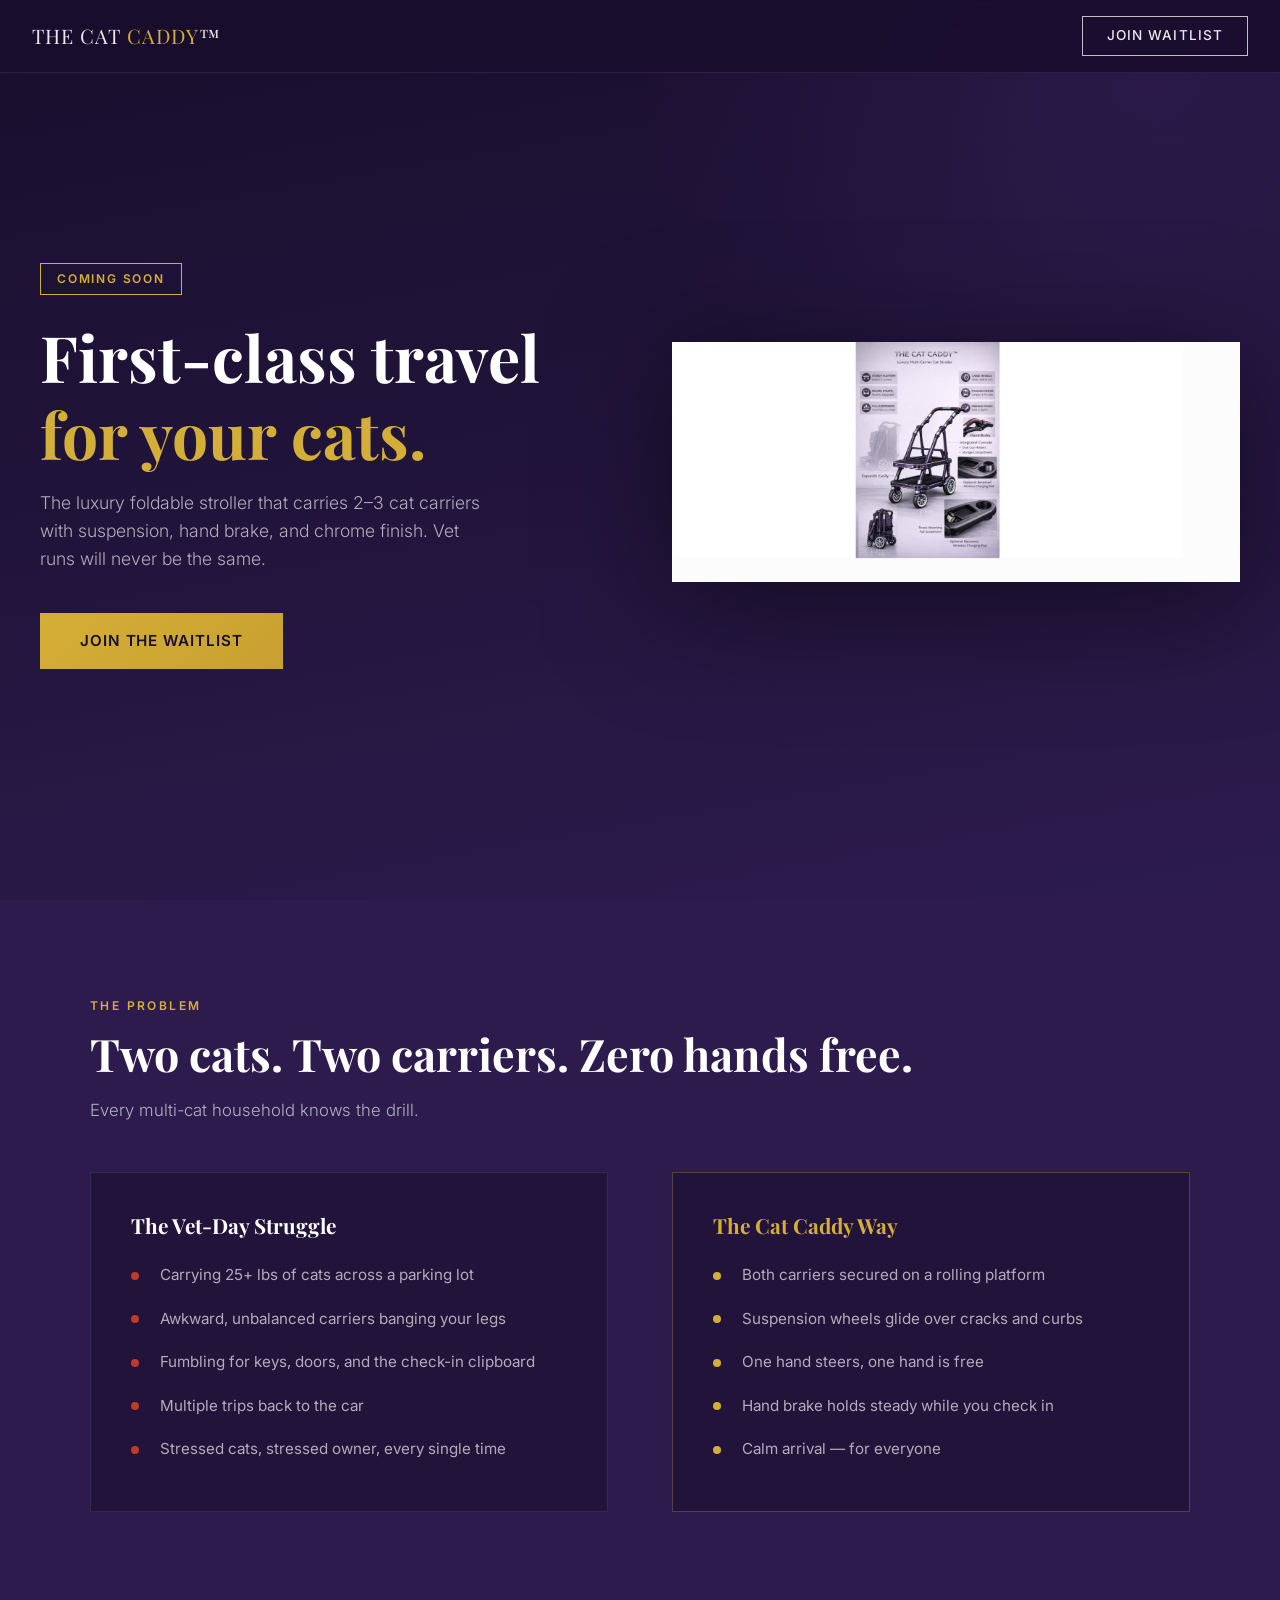
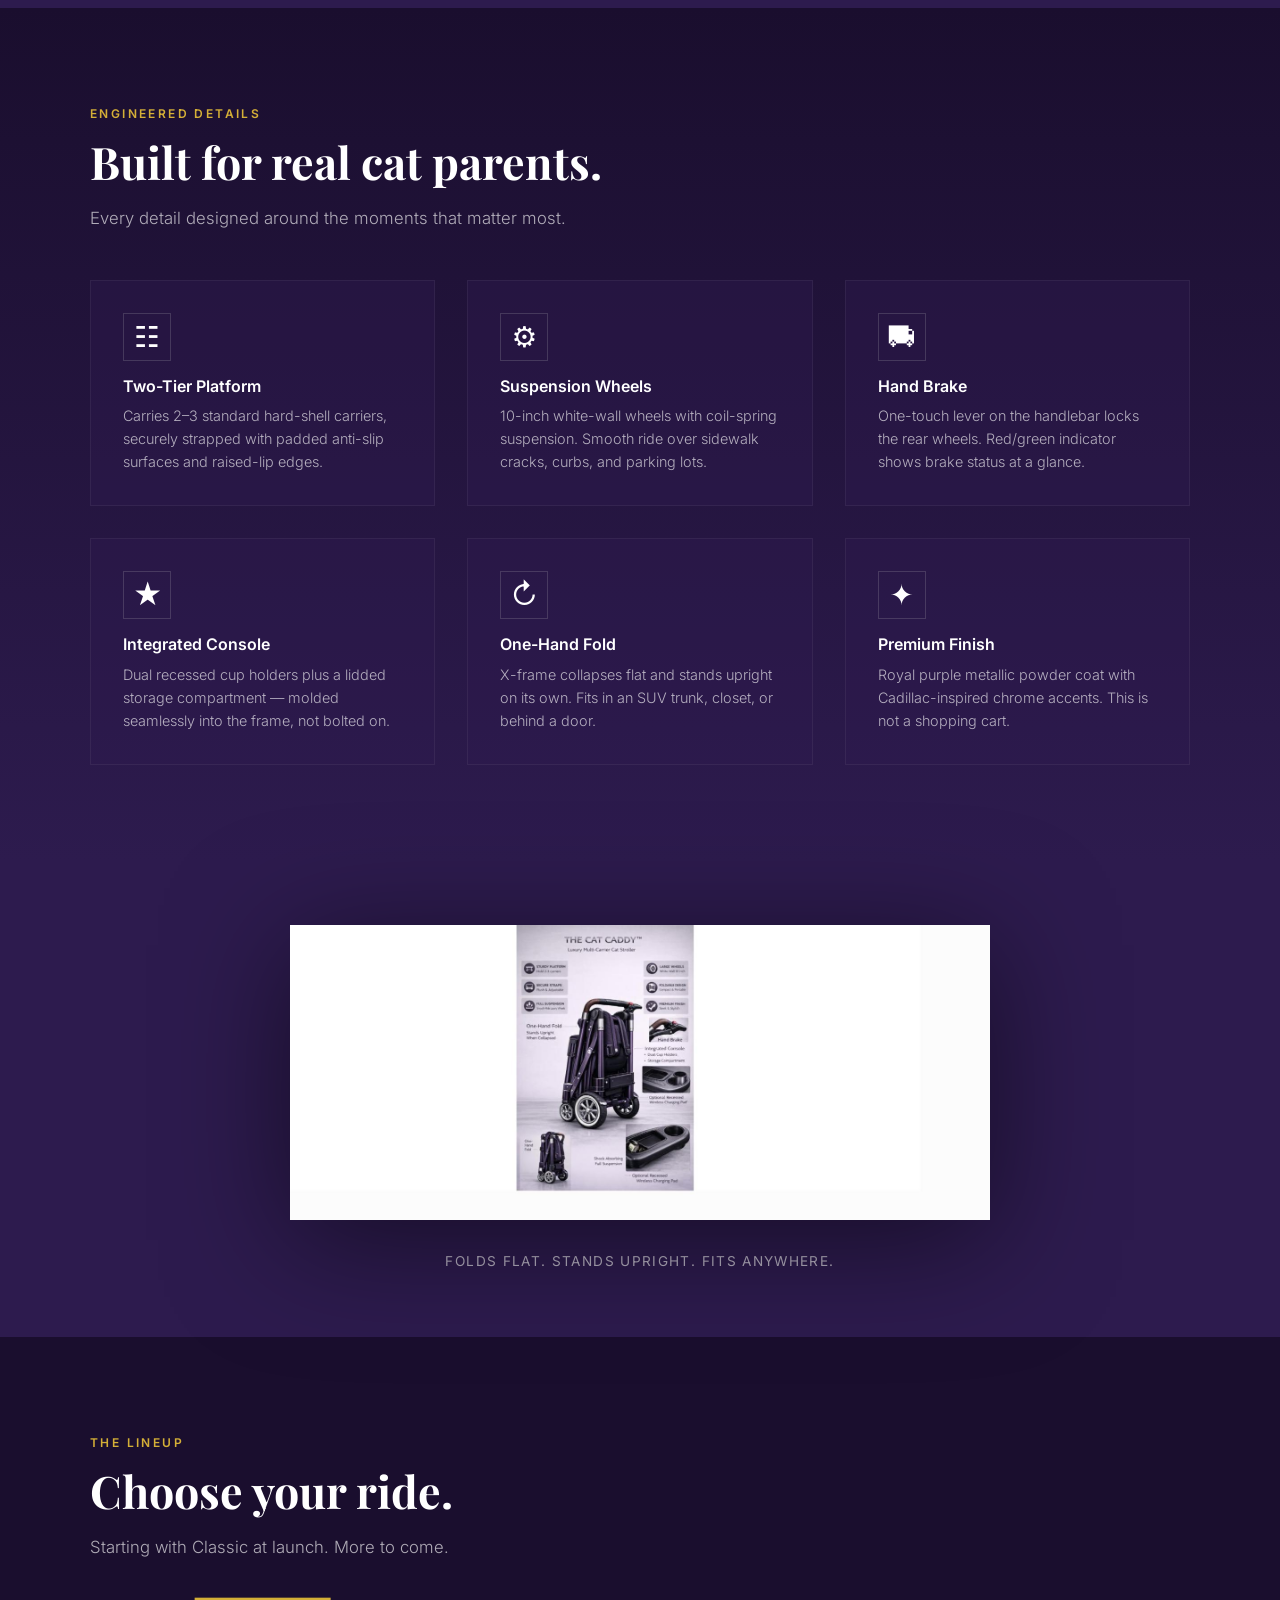
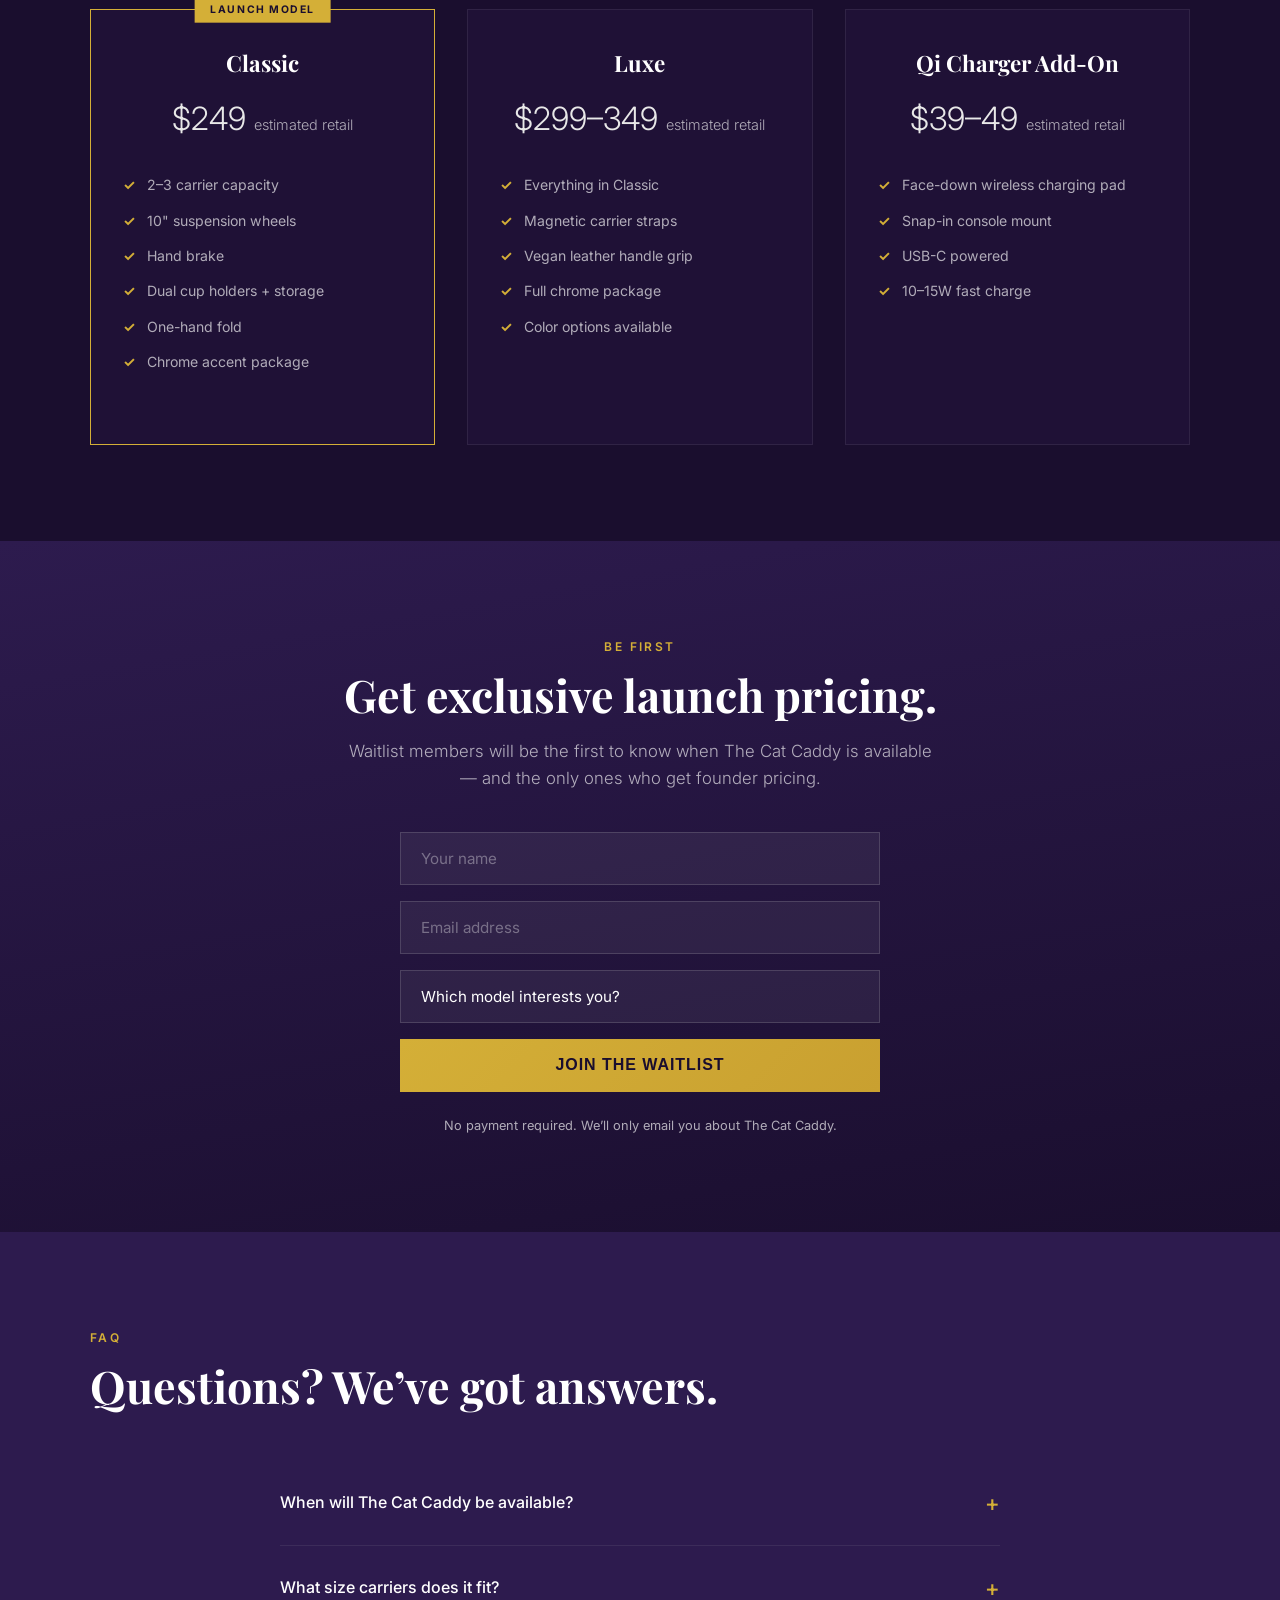
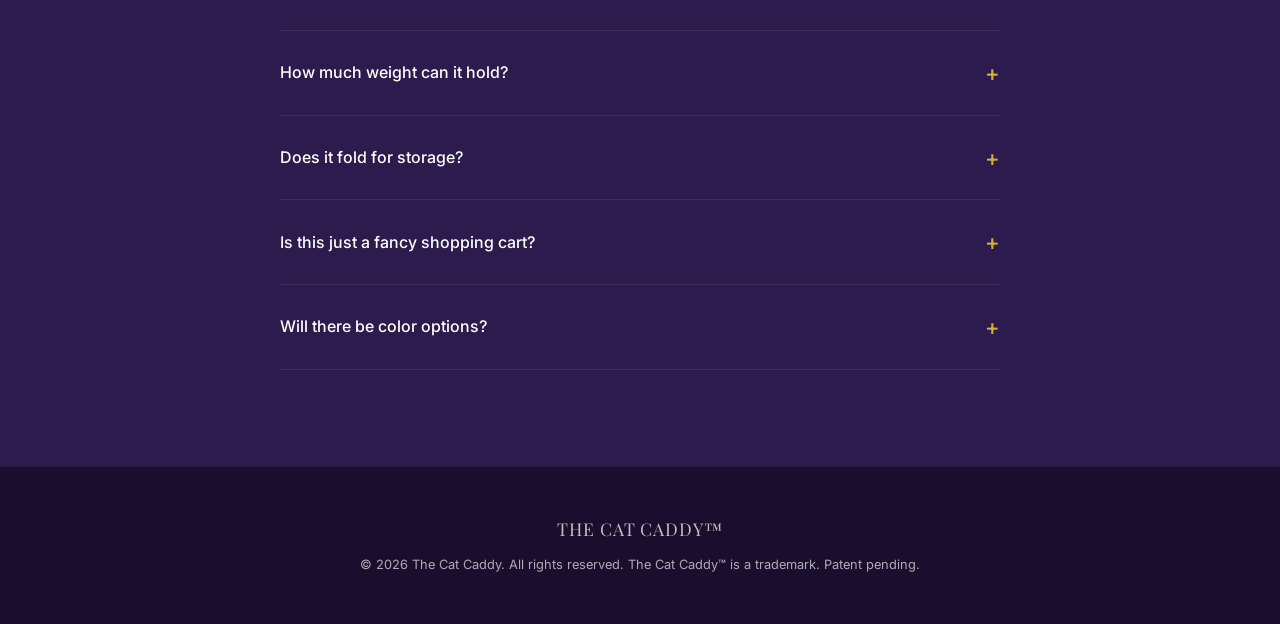
==== index.html @ ee973b50 "Launch pre-launch waitlist site for The Cat Caddy Static single-page site: hero, problem/solution, f" ====
<!DOCTYPE html>
<html lang="en">
<head>
<meta charset="UTF-8">
<meta name="viewport" content="width=device-width, initial-scale=1.0">
<title>The Cat Caddy&trade; &mdash; Luxury Multi-Carrier Cat Stroller</title>
<meta name="description" content="First-class travel for your cats. The Cat Caddy is a luxury foldable stroller that carries 2-3 cat carriers with suspension wheels, hand brake, and premium chrome finish. Join the waitlist.">
<meta property="og:title" content="The Cat Caddy&trade; &mdash; Luxury Multi-Carrier Cat Stroller">
<meta property="og:description" content="First-class travel for your cats. Join the waitlist for the ultimate multi-carrier cat stroller.">
<meta property="og:image" content="https://catcady.com/renders/cat-caddy-expanded-concept.jpg">
<meta property="og:url" content="https://catcady.com">
<meta property="og:type" content="website">
<meta name="twitter:card" content="summary_large_image">
<link rel="preconnect" href="https://fonts.googleapis.com">
<link rel="preconnect" href="https://fonts.gstatic.com" crossorigin>
<link href="https://fonts.googleapis.com/css2?family=Playfair+Display:wght@400;700&family=Inter:wght@300;400;500;600&display=swap" rel="stylesheet">
<style>
*,*::before,*::after{box-sizing:border-box;margin:0;padding:0}
:root{
  --purple-deep:#1a0e2e;
  --purple-mid:#2d1b4e;
  --purple-light:#4a2d7a;
  --chrome:#c0c0c0;
  --chrome-light:#e8e8e8;
  --gold:#d4af37;
  --white:#ffffff;
  --off-white:#f5f3f7;
  --text-muted:rgba(255,255,255,0.65);
}
html{scroll-behavior:smooth}
body{
  font-family:'Inter',system-ui,-apple-system,sans-serif;
  background:var(--purple-deep);
  color:var(--white);
  line-height:1.6;
  -webkit-font-smoothing:antialiased;
}
h1,h2,h3{font-family:'Playfair Display',Georgia,serif;font-weight:700;line-height:1.2}

/* NAV */
.nav{
  position:fixed;top:0;left:0;right:0;z-index:100;
  padding:1rem 2rem;
  background:rgba(26,14,46,0.92);
  backdrop-filter:blur(12px);
  display:flex;align-items:center;justify-content:space-between;
  border-bottom:1px solid rgba(192,192,192,0.1);
}
.nav-logo{
  font-family:'Playfair Display',serif;
  font-size:1.25rem;letter-spacing:0.05em;color:var(--chrome-light);
}
.nav-logo span{color:var(--gold)}
.nav-cta{
  padding:0.5rem 1.5rem;
  background:transparent;border:1px solid var(--chrome);
  color:var(--chrome-light);font-size:0.85rem;font-weight:500;
  letter-spacing:0.08em;text-transform:uppercase;
  text-decoration:none;transition:all 0.3s;
}
.nav-cta:hover{background:var(--chrome);color:var(--purple-deep)}

/* HERO */
.hero{
  min-height:100vh;
  display:flex;align-items:center;justify-content:center;
  padding:6rem 2rem 4rem;
  background:linear-gradient(170deg,var(--purple-deep) 0%,#1f1338 40%,var(--purple-mid) 100%);
  position:relative;overflow:hidden;
}
.hero::before{
  content:'';position:absolute;top:-50%;right:-30%;
  width:80vw;height:80vw;
  background:radial-gradient(circle,rgba(74,45,122,0.3) 0%,transparent 70%);
  pointer-events:none;
}
.hero-inner{
  max-width:1200px;width:100%;
  display:grid;grid-template-columns:1fr 1fr;gap:4rem;align-items:center;
  position:relative;z-index:1;
}
.hero-text{max-width:540px}
.hero-badge{
  display:inline-block;
  padding:0.35rem 1rem;margin-bottom:1.5rem;
  border:1px solid var(--gold);color:var(--gold);
  font-size:0.75rem;font-weight:600;letter-spacing:0.15em;text-transform:uppercase;
}
.hero h1{font-size:clamp(2.5rem,5vw,4rem);margin-bottom:1rem}
.hero h1 em{font-style:normal;color:var(--gold)}
.hero-sub{
  font-size:1.1rem;color:var(--text-muted);
  margin-bottom:2.5rem;max-width:440px;font-weight:300;
}
.btn-primary{
  display:inline-block;padding:1rem 2.5rem;
  background:linear-gradient(135deg,var(--gold),#c9a030);
  color:var(--purple-deep);font-weight:600;font-size:0.95rem;
  letter-spacing:0.06em;text-transform:uppercase;text-decoration:none;
  border:none;cursor:pointer;transition:all 0.3s;
}
.btn-primary:hover{transform:translateY(-2px);box-shadow:0 8px 30px rgba(212,175,55,0.3)}
.hero-image{text-align:center}
.hero-image img{
  max-width:100%;height:auto;
  filter:drop-shadow(0 20px 60px rgba(0,0,0,0.5));
}

/* SECTION SHARED */
section{padding:6rem 2rem}
.section-inner{max-width:1100px;margin:0 auto}
.section-label{
  font-size:0.75rem;font-weight:600;letter-spacing:0.2em;text-transform:uppercase;
  color:var(--gold);margin-bottom:0.75rem;
}
.section-title{font-size:clamp(1.8rem,3.5vw,2.8rem);margin-bottom:1rem}
.section-subtitle{font-size:1.05rem;color:var(--text-muted);max-width:600px;font-weight:300}

/* PROBLEM/SOLUTION */
.problem{background:var(--purple-mid)}
.problem-grid{
  display:grid;grid-template-columns:1fr 1fr;gap:4rem;
  margin-top:3rem;align-items:start;
}
.problem-card{
  padding:2.5rem;
  border:1px solid rgba(192,192,192,0.12);
  background:rgba(26,14,46,0.6);
}
.problem-card h3{font-size:1.3rem;margin-bottom:1rem}
.problem-card.solution{border-color:rgba(212,175,55,0.3)}
.problem-card.solution h3{color:var(--gold)}
.problem-list{list-style:none}
.problem-list li{
  padding:0.6rem 0;padding-left:1.8rem;position:relative;
  color:var(--text-muted);font-size:0.95rem;
}
.problem-list li::before{
  content:'';position:absolute;left:0;top:50%;transform:translateY(-50%);
  width:8px;height:8px;border-radius:50%;
}
.problem-card:not(.solution) .problem-list li::before{background:#c0392b}
.problem-card.solution .problem-list li::before{background:var(--gold)}

/* FEATURES */
.features{background:linear-gradient(180deg,var(--purple-deep),var(--purple-mid))}
.features-grid{
  display:grid;grid-template-columns:repeat(3,1fr);gap:2rem;
  margin-top:3rem;
}
.feature-card{
  padding:2rem;
  border:1px solid rgba(192,192,192,0.08);
  background:rgba(45,27,78,0.4);
  transition:border-color 0.3s,transform 0.3s;
}
.feature-card:hover{border-color:rgba(212,175,55,0.3);transform:translateY(-4px)}
.feature-icon{
  font-size:1.8rem;margin-bottom:1rem;
  width:48px;height:48px;display:flex;align-items:center;justify-content:center;
  border:1px solid rgba(192,192,192,0.2);
}
.feature-card h3{font-family:'Inter',sans-serif;font-size:1rem;font-weight:600;margin-bottom:0.5rem}
.feature-card p{font-size:0.9rem;color:var(--text-muted);font-weight:300}

/* PRODUCT IMAGE BREAK */
.product-break{
  padding:4rem 2rem;text-align:center;
  background:var(--purple-mid);
}
.product-break img{
  max-width:700px;width:100%;height:auto;
  filter:drop-shadow(0 20px 60px rgba(0,0,0,0.5));
}
.product-break p{
  margin-top:1.5rem;font-size:0.85rem;color:var(--text-muted);
  letter-spacing:0.1em;text-transform:uppercase;
}

/* LINEUP */
.lineup{background:var(--purple-deep)}
.lineup-grid{
  display:grid;grid-template-columns:repeat(3,1fr);gap:2rem;
  margin-top:3rem;
}
.lineup-card{
  padding:2.5rem 2rem;text-align:center;
  border:1px solid rgba(192,192,192,0.1);
  background:rgba(45,27,78,0.25);
  position:relative;
}
.lineup-card.featured{border-color:var(--gold)}
.lineup-card.featured::before{
  content:'LAUNCH MODEL';position:absolute;top:0;left:50%;transform:translateX(-50%) translateY(-50%);
  background:var(--gold);color:var(--purple-deep);
  padding:0.25rem 1rem;font-size:0.65rem;font-weight:700;letter-spacing:0.15em;
}
.lineup-card h3{font-size:1.4rem;margin-bottom:0.5rem}
.lineup-price{font-size:2rem;font-weight:300;margin:1rem 0;color:var(--chrome-light)}
.lineup-price span{font-size:0.9rem;color:var(--text-muted)}
.lineup-features{list-style:none;text-align:left;margin:1.5rem 0}
.lineup-features li{
  padding:0.4rem 0;font-size:0.88rem;color:var(--text-muted);
  padding-left:1.5rem;position:relative;
}
.lineup-features li::before{
  content:'\2713';position:absolute;left:0;color:var(--gold);font-weight:700;
}

/* WAITLIST */
.waitlist{
  background:linear-gradient(170deg,var(--purple-mid),var(--purple-deep));
  text-align:center;
}
.waitlist .section-subtitle{margin:0 auto 2.5rem}
.waitlist-form{
  max-width:480px;margin:0 auto;
  display:flex;flex-direction:column;gap:1rem;
}
.waitlist-form input,.waitlist-form select{
  padding:1rem 1.25rem;
  background:rgba(255,255,255,0.06);
  border:1px solid rgba(192,192,192,0.2);
  color:var(--white);font-family:'Inter',sans-serif;font-size:0.95rem;
  outline:none;transition:border-color 0.3s;
}
.waitlist-form input::placeholder{color:rgba(255,255,255,0.35)}
.waitlist-form input:focus,.waitlist-form select:focus{border-color:var(--gold)}
.waitlist-form select{appearance:none;cursor:pointer}
.waitlist-form select option{background:var(--purple-deep);color:var(--white)}
.waitlist-form .btn-primary{width:100%;text-align:center;font-size:1rem;padding:1.1rem}
.waitlist-note{font-size:0.8rem;color:var(--text-muted);margin-top:0.5rem}

/* FAQ */
.faq{background:var(--purple-mid)}
.faq-list{max-width:720px;margin:3rem auto 0}
.faq-item{border-bottom:1px solid rgba(192,192,192,0.1);padding:1.5rem 0}
.faq-item summary{
  cursor:pointer;font-weight:500;font-size:1rem;
  list-style:none;display:flex;justify-content:space-between;align-items:center;
}
.faq-item summary::-webkit-details-marker{display:none}
.faq-item summary::after{content:'+';font-size:1.4rem;color:var(--gold);transition:transform 0.3s}
.faq-item[open] summary::after{transform:rotate(45deg)}
.faq-item p{margin-top:1rem;font-size:0.93rem;color:var(--text-muted);font-weight:300;line-height:1.7}

/* FOOTER */
.footer{
  padding:3rem 2rem;text-align:center;
  background:var(--purple-deep);
  border-top:1px solid rgba(192,192,192,0.08);
}
.footer-logo{
  font-family:'Playfair Display',serif;font-size:1.1rem;
  color:var(--chrome);letter-spacing:0.05em;margin-bottom:0.75rem;
}
.footer p{font-size:0.8rem;color:var(--text-muted)}

/* RESPONSIVE */
@media(max-width:900px){
  .hero-inner{grid-template-columns:1fr;text-align:center;gap:2.5rem}
  .hero-text{margin:0 auto}
  .hero-sub{margin:0 auto 2.5rem}
  .problem-grid{grid-template-columns:1fr;gap:2rem}
  .features-grid{grid-template-columns:1fr 1fr;gap:1.5rem}
  .lineup-grid{grid-template-columns:1fr;max-width:400px;margin-left:auto;margin-right:auto}
}
@media(max-width:600px){
  section{padding:4rem 1.25rem}
  .nav{padding:0.75rem 1.25rem}
  .features-grid{grid-template-columns:1fr}
  .hero{padding:5rem 1.25rem 3rem}
}
</style>
</head>
<body>

<!-- NAV -->
<nav class="nav">
  <div class="nav-logo">THE CAT <span>CADDY</span>&trade;</div>
  <a href="#waitlist" class="nav-cta">Join Waitlist</a>
</nav>

<!-- HERO -->
<section class="hero">
  <div class="hero-inner">
    <div class="hero-text">
      <div class="hero-badge">Coming Soon</div>
      <h1>First-class travel <em>for your cats.</em></h1>
      <p class="hero-sub">The luxury foldable stroller that carries 2&ndash;3 cat carriers with suspension, hand brake, and chrome finish. Vet runs will never be the same.</p>
      <a href="#waitlist" class="btn-primary">Join the Waitlist</a>
    </div>
    <div class="hero-image">
      <img src="renders/cat-caddy-expanded-concept.jpg" alt="The Cat Caddy luxury multi-carrier cat stroller in royal purple with chrome accents" width="600" height="600" loading="eager">
    </div>
  </div>
</section>

<!-- PROBLEM / SOLUTION -->
<section class="problem">
  <div class="section-inner">
    <div class="section-label">The Problem</div>
    <h2 class="section-title">Two cats. Two carriers. Zero hands free.</h2>
    <p class="section-subtitle">Every multi-cat household knows the drill.</p>
    <div class="problem-grid">
      <div class="problem-card">
        <h3>The Vet-Day Struggle</h3>
        <ul class="problem-list">
          <li>Carrying 25+ lbs of cats across a parking lot</li>
          <li>Awkward, unbalanced carriers banging your legs</li>
          <li>Fumbling for keys, doors, and the check-in clipboard</li>
          <li>Multiple trips back to the car</li>
          <li>Stressed cats, stressed owner, every single time</li>
        </ul>
      </div>
      <div class="problem-card solution">
        <h3>The Cat Caddy Way</h3>
        <ul class="problem-list">
          <li>Both carriers secured on a rolling platform</li>
          <li>Suspension wheels glide over cracks and curbs</li>
          <li>One hand steers, one hand is free</li>
          <li>Hand brake holds steady while you check in</li>
          <li>Calm arrival &mdash; for everyone</li>
        </ul>
      </div>
    </div>
  </div>
</section>

<!-- FEATURES -->
<section class="features">
  <div class="section-inner">
    <div class="section-label">Engineered Details</div>
    <h2 class="section-title">Built for real cat parents.</h2>
    <p class="section-subtitle">Every detail designed around the moments that matter most.</p>
    <div class="features-grid">
      <div class="feature-card">
        <div class="feature-icon">&#9783;</div>
        <h3>Two-Tier Platform</h3>
        <p>Carries 2&ndash;3 standard hard-shell carriers, securely strapped with padded anti-slip surfaces and raised-lip edges.</p>
      </div>
      <div class="feature-card">
        <div class="feature-icon">&#9881;</div>
        <h3>Suspension Wheels</h3>
        <p>10-inch white-wall wheels with coil-spring suspension. Smooth ride over sidewalk cracks, curbs, and parking lots.</p>
      </div>
      <div class="feature-card">
        <div class="feature-icon">&#9951;</div>
        <h3>Hand Brake</h3>
        <p>One-touch lever on the handlebar locks the rear wheels. Red/green indicator shows brake status at a glance.</p>
      </div>
      <div class="feature-card">
        <div class="feature-icon">&#9733;</div>
        <h3>Integrated Console</h3>
        <p>Dual recessed cup holders plus a lidded storage compartment &mdash; molded seamlessly into the frame, not bolted on.</p>
      </div>
      <div class="feature-card">
        <div class="feature-icon">&#8635;</div>
        <h3>One-Hand Fold</h3>
        <p>X-frame collapses flat and stands upright on its own. Fits in an SUV trunk, closet, or behind a door.</p>
      </div>
      <div class="feature-card">
        <div class="feature-icon">&#10022;</div>
        <h3>Premium Finish</h3>
        <p>Royal purple metallic powder coat with Cadillac-inspired chrome accents. This is not a shopping cart.</p>
      </div>
    </div>
  </div>
</section>

<!-- PRODUCT BREAK (FOLDED VIEW) -->
<section class="product-break">
  <img src="renders/cat-caddy-folded-concept.jpg" alt="The Cat Caddy folded for compact storage, showing one-hand fold mechanism" width="700" height="700" loading="lazy">
  <p>Folds flat. Stands upright. Fits anywhere.</p>
</section>

<!-- LINEUP -->
<section class="lineup">
  <div class="section-inner">
    <div class="section-label">The Lineup</div>
    <h2 class="section-title">Choose your ride.</h2>
    <p class="section-subtitle">Starting with Classic at launch. More to come.</p>
    <div class="lineup-grid">
      <div class="lineup-card featured">
        <h3>Classic</h3>
        <div class="lineup-price">$249 <span>estimated retail</span></div>
        <ul class="lineup-features">
          <li>2&ndash;3 carrier capacity</li>
          <li>10" suspension wheels</li>
          <li>Hand brake</li>
          <li>Dual cup holders + storage</li>
          <li>One-hand fold</li>
          <li>Chrome accent package</li>
        </ul>
      </div>
      <div class="lineup-card">
        <h3>Luxe</h3>
        <div class="lineup-price">$299&ndash;349 <span>estimated retail</span></div>
        <ul class="lineup-features">
          <li>Everything in Classic</li>
          <li>Magnetic carrier straps</li>
          <li>Vegan leather handle grip</li>
          <li>Full chrome package</li>
          <li>Color options available</li>
        </ul>
      </div>
      <div class="lineup-card">
        <h3>Qi Charger Add-On</h3>
        <div class="lineup-price">$39&ndash;49 <span>estimated retail</span></div>
        <ul class="lineup-features">
          <li>Face-down wireless charging pad</li>
          <li>Snap-in console mount</li>
          <li>USB-C powered</li>
          <li>10&ndash;15W fast charge</li>
        </ul>
      </div>
    </div>
  </div>
</section>

<!-- WAITLIST -->
<section class="waitlist" id="waitlist">
  <div class="section-inner">
    <div class="section-label">Be First</div>
    <h2 class="section-title">Get exclusive launch pricing.</h2>
    <p class="section-subtitle">Waitlist members will be the first to know when The Cat Caddy is available &mdash; and the only ones who get founder pricing.</p>
    <form class="waitlist-form" action="https://formspree.io/f/xwpkjkpb" method="POST">
      <input type="hidden" name="_subject" value="New Cat Caddy Waitlist Signup">
      <input type="text" name="name" placeholder="Your name" required>
      <input type="email" name="email" placeholder="Email address" required>
      <select name="model" required>
        <option value="" disabled selected>Which model interests you?</option>
        <option value="Classic">Classic ($249)</option>
        <option value="Luxe">Luxe ($299&ndash;349)</option>
        <option value="Both">Both &mdash; I want options</option>
      </select>
      <button type="submit" class="btn-primary">Join the Waitlist</button>
      <p class="waitlist-note">No payment required. We&rsquo;ll only email you about The Cat Caddy.</p>
    </form>
  </div>
</section>

<!-- FAQ -->
<section class="faq">
  <div class="section-inner">
    <div class="section-label">FAQ</div>
    <h2 class="section-title">Questions? We&rsquo;ve got answers.</h2>
    <div class="faq-list">
      <details class="faq-item">
        <summary>When will The Cat Caddy be available?</summary>
        <p>We&rsquo;re currently in the design and prototyping phase. Waitlist members will be the first to know when pre-orders open. Sign up above to stay in the loop.</p>
      </details>
      <details class="faq-item">
        <summary>What size carriers does it fit?</summary>
        <p>The Cat Caddy is designed for standard hard-shell carriers (the kind most people already own for vet visits). The platform accommodates 2&ndash;3 carriers on two tiers with adjustable straps.</p>
      </details>
      <details class="faq-item">
        <summary>How much weight can it hold?</summary>
        <p>The target weight capacity is generous enough for multiple cats plus carriers. Final specs will be confirmed after prototype testing and published before pre-orders open.</p>
      </details>
      <details class="faq-item">
        <summary>Does it fold for storage?</summary>
        <p>Yes. The X-frame design collapses with one hand and stands upright on its own when folded. It fits in an SUV trunk, a closet, or behind a door.</p>
      </details>
      <details class="faq-item">
        <summary>Is this just a fancy shopping cart?</summary>
        <p>Not even close. The Cat Caddy is purpose-built for cat carriers &mdash; with suspension wheels for smooth rolling, padded anti-slip platforms, carrier straps, an ergonomic 5-foot handle, a hand brake, and an integrated console. It&rsquo;s a mobility solution, not a utility cart.</p>
      </details>
      <details class="faq-item">
        <summary>Will there be color options?</summary>
        <p>The launch model features our signature royal purple with chrome accents. Additional colorways (Jet Black, Coastal Cream, Forest Green, Blush Sand) are planned for the Luxe model.</p>
      </details>
    </div>
  </div>
</section>

<!-- FOOTER -->
<footer class="footer">
  <div class="footer-logo">THE CAT CADDY&trade;</div>
  <p>&copy; 2026 The Cat Caddy. All rights reserved. The Cat Caddy&trade; is a trademark. Patent pending.</p>
</footer>

</body>
</html>
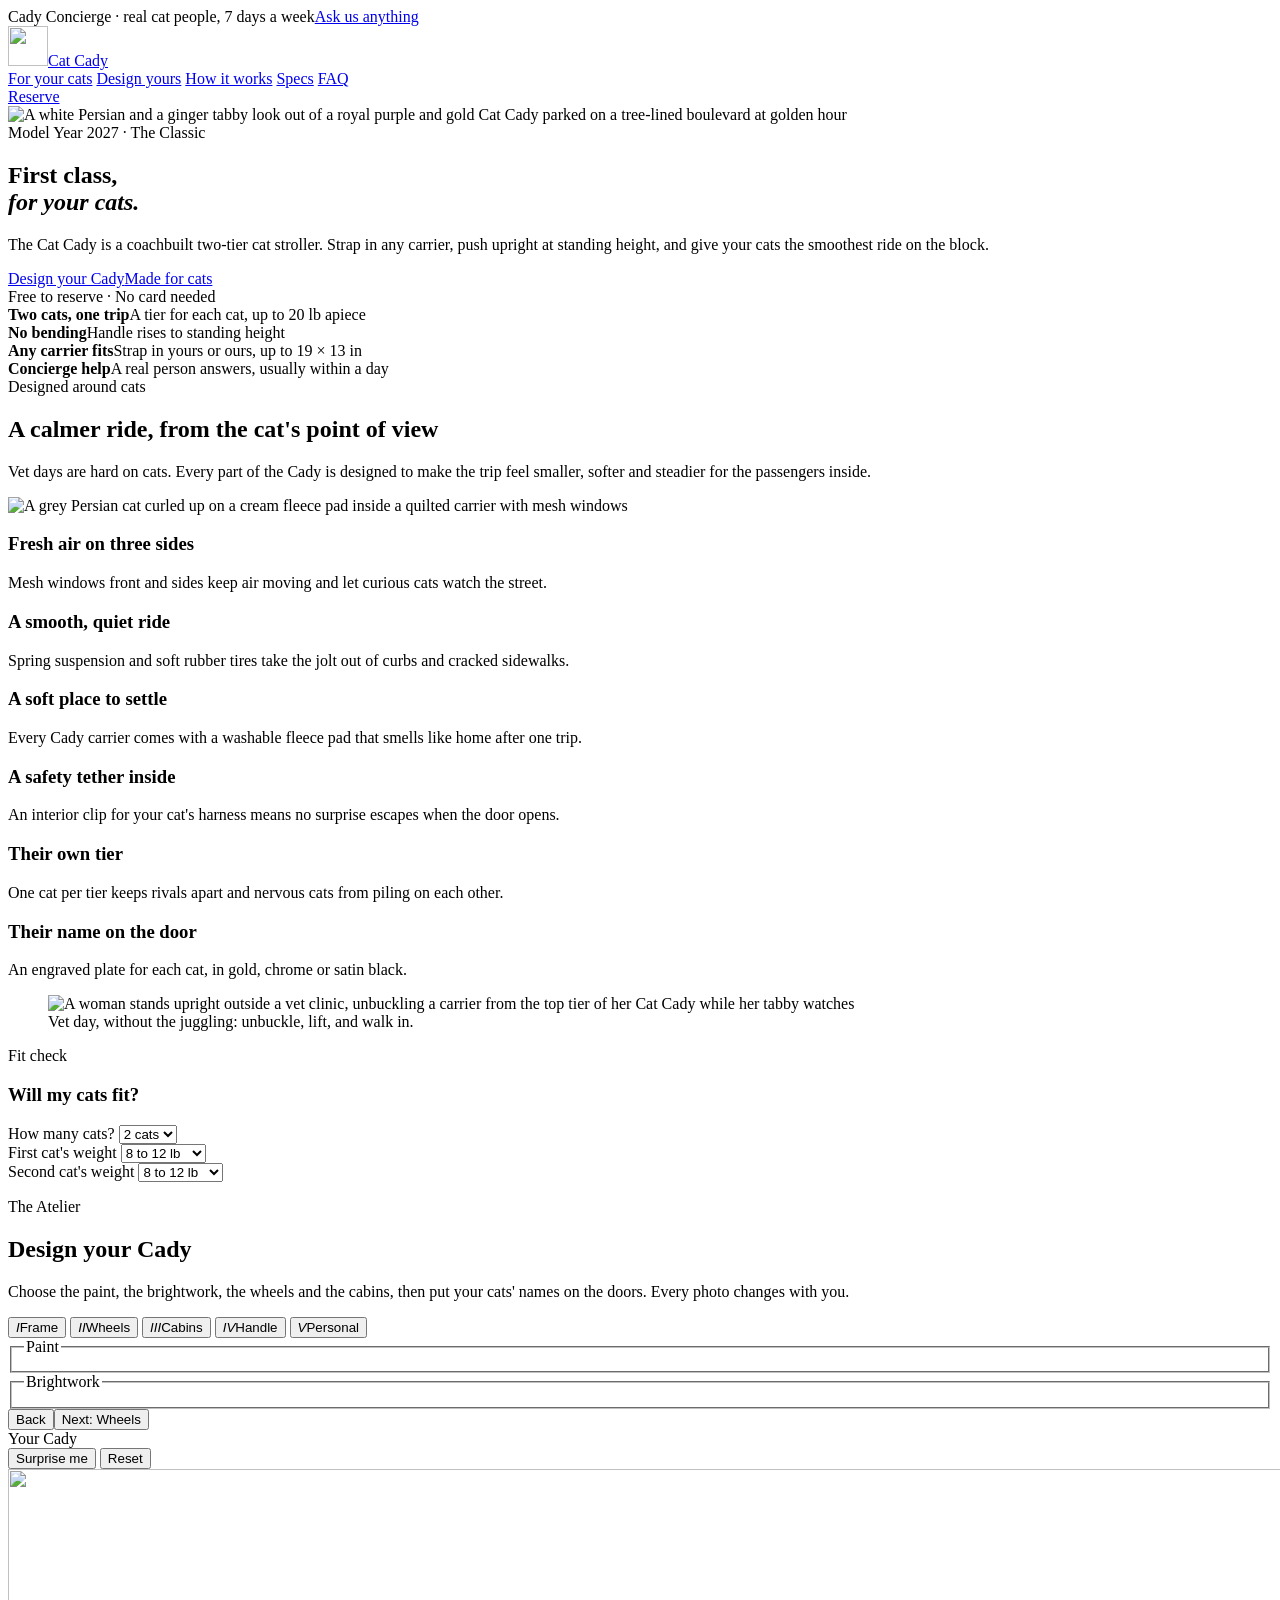
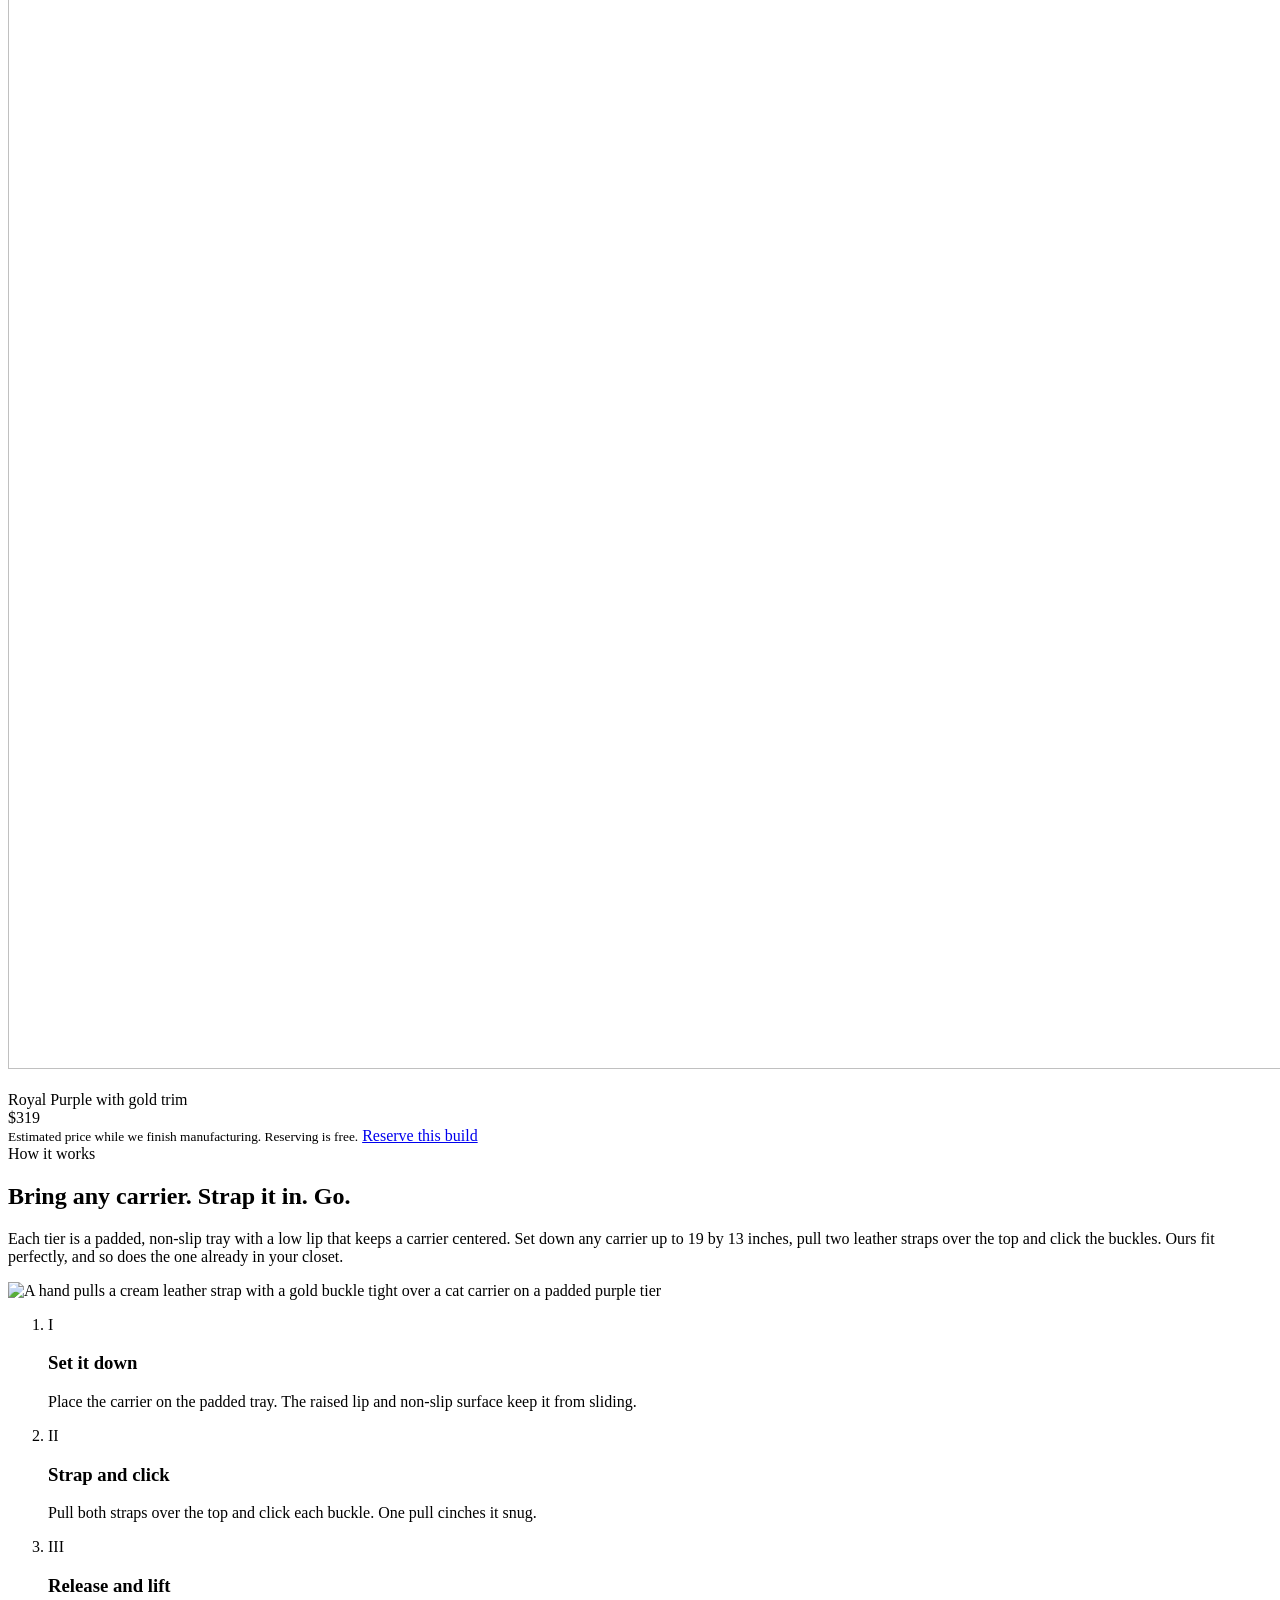
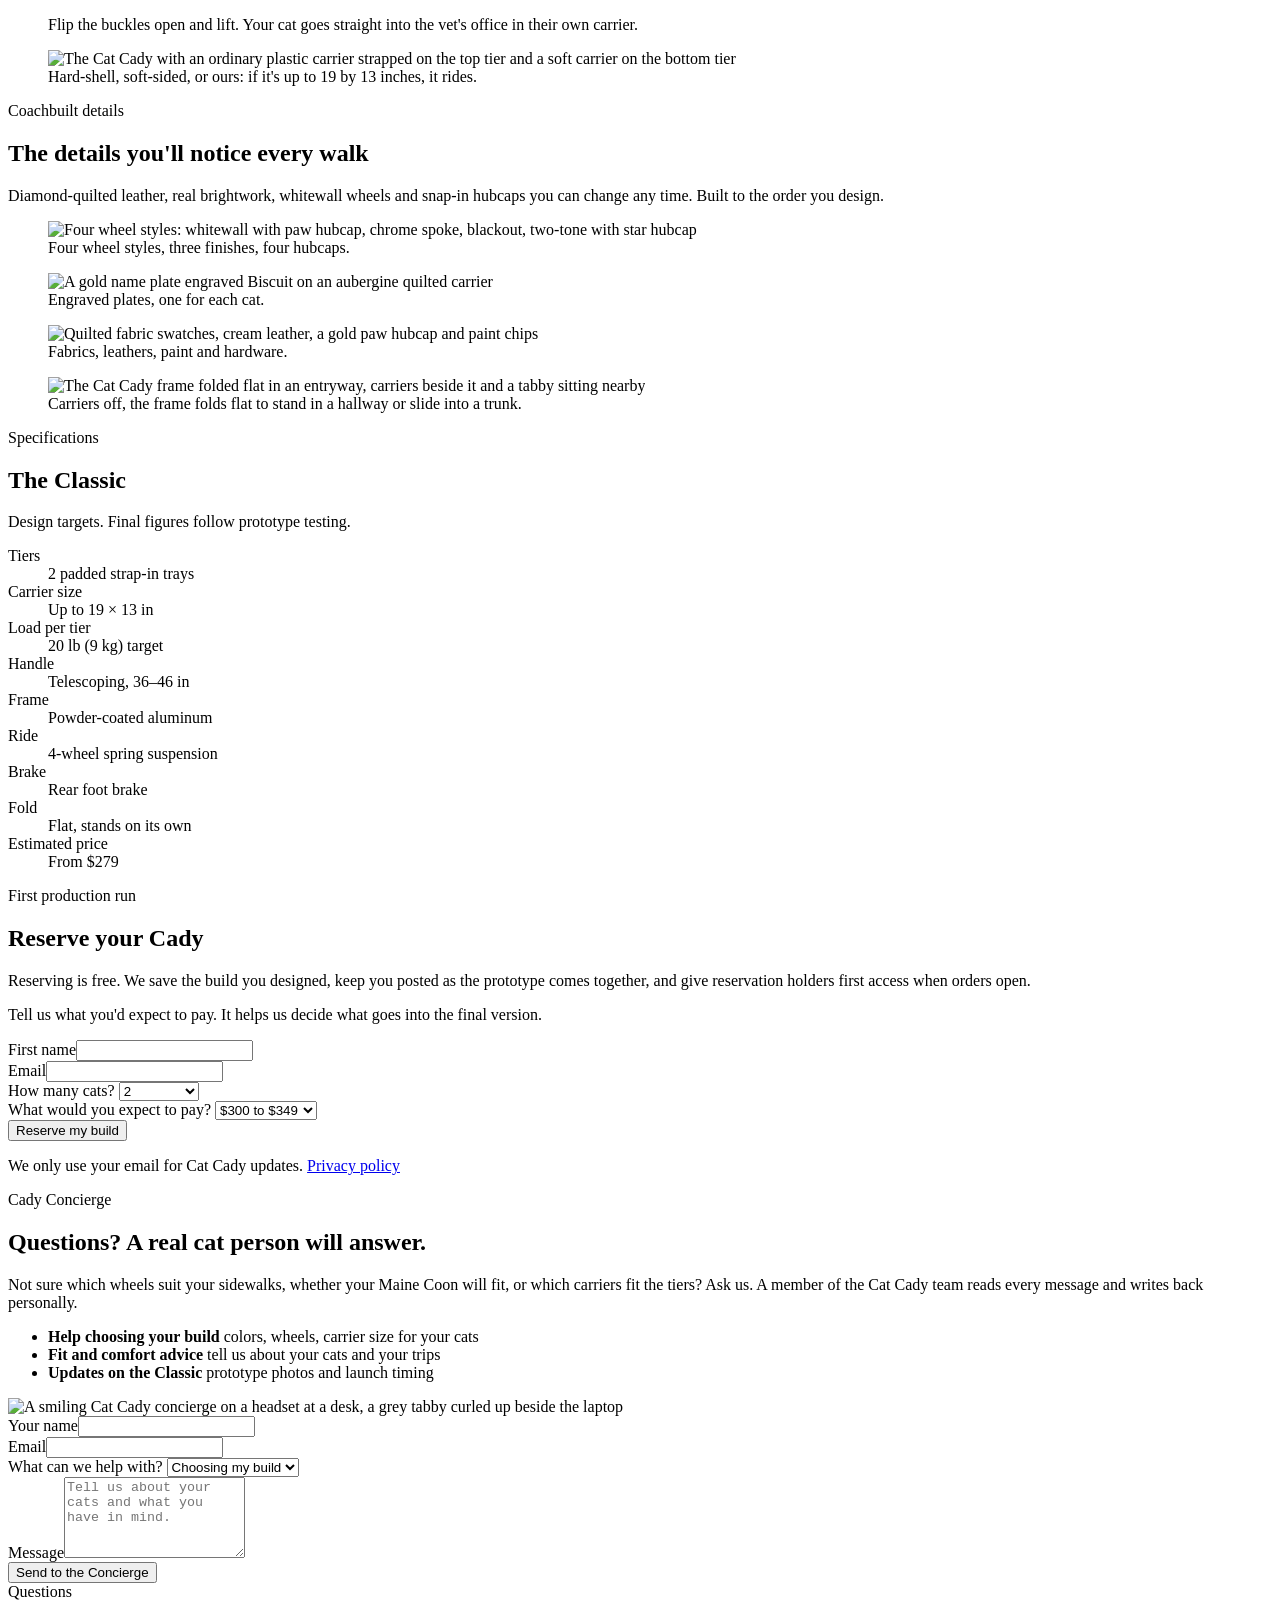
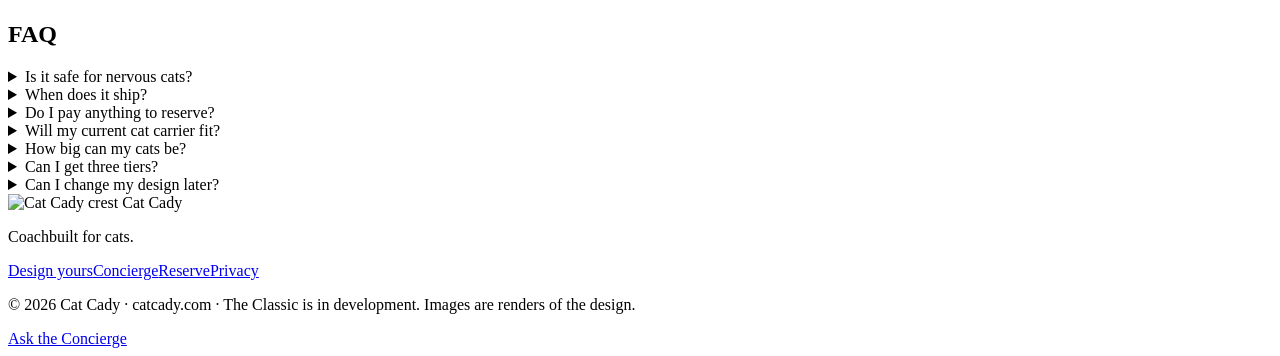
==== commit e3a28de3: "Launch Cat Cady redesign on catcady.com Replaces the waitlist page with the full Cat Cady site: cat-" ====
--- a/index.html
+++ b/index.html
@@ -1,484 +1,331 @@
 <!DOCTYPE html>
 <html lang="en">
 <head>
-<meta charset="UTF-8">
-<meta name="viewport" content="width=device-width, initial-scale=1.0">
-<title>The Cat Caddy&trade; &mdash; Luxury Multi-Carrier Cat Stroller</title>
-<meta name="description" content="First-class travel for your cats. The Cat Caddy is a luxury foldable stroller that carries 2-3 cat carriers with suspension wheels, hand brake, and premium chrome finish. Join the waitlist.">
-<meta property="og:title" content="The Cat Caddy&trade; &mdash; Luxury Multi-Carrier Cat Stroller">
-<meta property="og:description" content="First-class travel for your cats. Join the waitlist for the ultimate multi-carrier cat stroller.">
-<meta property="og:image" content="https://catcady.com/renders/cat-caddy-expanded-concept.jpg">
-<meta property="og:url" content="https://catcady.com">
+<meta charset="utf-8">
+<meta name="viewport" content="width=device-width, initial-scale=1, viewport-fit=cover">
+<title>Cat Cady | First Class, for Your Cats</title>
+<meta name="description" content="A coachbuilt two-tier cat stroller. Strap in any carrier, push upright at standing height, and design yours in purple and gold, down to the hubcaps.">
+<link rel="canonical" href="https://catcady.com/">
+<meta property="og:title" content="Cat Cady | First Class, for Your Cats">
+<meta property="og:description" content="A coachbuilt two-tier cat stroller. Strap in any carrier, push upright at standing height, and design yours in purple and gold, down to the hubcaps.">
+<meta property="og:image" content="https://catcaddy.higgsfield.app/img/hero-cats.webp">
+<meta property="og:url" content="https://catcady.com/">
 <meta property="og:type" content="website">
 <meta name="twitter:card" content="summary_large_image">
+<link rel="icon" href="https://catcaddy.higgsfield.app/apple-touch-icon.png">
+<link rel="apple-touch-icon" href="https://catcaddy.higgsfield.app/apple-touch-icon.png">
 <link rel="preconnect" href="https://fonts.googleapis.com">
 <link rel="preconnect" href="https://fonts.gstatic.com" crossorigin>
-<link href="https://fonts.googleapis.com/css2?family=Playfair+Display:wght@400;700&family=Inter:wght@300;400;500;600&display=swap" rel="stylesheet">
-<style>
-*,*::before,*::after{box-sizing:border-box;margin:0;padding:0}
-:root{
-  --purple-deep:#1a0e2e;
-  --purple-mid:#2d1b4e;
-  --purple-light:#4a2d7a;
-  --chrome:#c0c0c0;
-  --chrome-light:#e8e8e8;
-  --gold:#d4af37;
-  --white:#ffffff;
-  --off-white:#f5f3f7;
-  --text-muted:rgba(255,255,255,0.65);
-}
-html{scroll-behavior:smooth}
-body{
-  font-family:'Inter',system-ui,-apple-system,sans-serif;
-  background:var(--purple-deep);
-  color:var(--white);
-  line-height:1.6;
-  -webkit-font-smoothing:antialiased;
-}
-h1,h2,h3{font-family:'Playfair Display',Georgia,serif;font-weight:700;line-height:1.2}
-
-/* NAV */
-.nav{
-  position:fixed;top:0;left:0;right:0;z-index:100;
-  padding:1rem 2rem;
-  background:rgba(26,14,46,0.92);
-  backdrop-filter:blur(12px);
-  display:flex;align-items:center;justify-content:space-between;
-  border-bottom:1px solid rgba(192,192,192,0.1);
-}
-.nav-logo{
-  font-family:'Playfair Display',serif;
-  font-size:1.25rem;letter-spacing:0.05em;color:var(--chrome-light);
-}
-.nav-logo span{color:var(--gold)}
-.nav-cta{
-  padding:0.5rem 1.5rem;
-  background:transparent;border:1px solid var(--chrome);
-  color:var(--chrome-light);font-size:0.85rem;font-weight:500;
-  letter-spacing:0.08em;text-transform:uppercase;
-  text-decoration:none;transition:all 0.3s;
-}
-.nav-cta:hover{background:var(--chrome);color:var(--purple-deep)}
-
-/* HERO */
-.hero{
-  min-height:100vh;
-  display:flex;align-items:center;justify-content:center;
-  padding:6rem 2rem 4rem;
-  background:linear-gradient(170deg,var(--purple-deep) 0%,#1f1338 40%,var(--purple-mid) 100%);
-  position:relative;overflow:hidden;
-}
-.hero::before{
-  content:'';position:absolute;top:-50%;right:-30%;
-  width:80vw;height:80vw;
-  background:radial-gradient(circle,rgba(74,45,122,0.3) 0%,transparent 70%);
-  pointer-events:none;
-}
-.hero-inner{
-  max-width:1200px;width:100%;
-  display:grid;grid-template-columns:1fr 1fr;gap:4rem;align-items:center;
-  position:relative;z-index:1;
-}
-.hero-text{max-width:540px}
-.hero-badge{
-  display:inline-block;
-  padding:0.35rem 1rem;margin-bottom:1.5rem;
-  border:1px solid var(--gold);color:var(--gold);
-  font-size:0.75rem;font-weight:600;letter-spacing:0.15em;text-transform:uppercase;
-}
-.hero h1{font-size:clamp(2.5rem,5vw,4rem);margin-bottom:1rem}
-.hero h1 em{font-style:normal;color:var(--gold)}
-.hero-sub{
-  font-size:1.1rem;color:var(--text-muted);
-  margin-bottom:2.5rem;max-width:440px;font-weight:300;
-}
-.btn-primary{
-  display:inline-block;padding:1rem 2.5rem;
-  background:linear-gradient(135deg,var(--gold),#c9a030);
-  color:var(--purple-deep);font-weight:600;font-size:0.95rem;
-  letter-spacing:0.06em;text-transform:uppercase;text-decoration:none;
-  border:none;cursor:pointer;transition:all 0.3s;
-}
-.btn-primary:hover{transform:translateY(-2px);box-shadow:0 8px 30px rgba(212,175,55,0.3)}
-.hero-image{text-align:center}
-.hero-image img{
-  max-width:100%;height:auto;
-  filter:drop-shadow(0 20px 60px rgba(0,0,0,0.5));
-}
-
-/* SECTION SHARED */
-section{padding:6rem 2rem}
-.section-inner{max-width:1100px;margin:0 auto}
-.section-label{
-  font-size:0.75rem;font-weight:600;letter-spacing:0.2em;text-transform:uppercase;
-  color:var(--gold);margin-bottom:0.75rem;
-}
-.section-title{font-size:clamp(1.8rem,3.5vw,2.8rem);margin-bottom:1rem}
-.section-subtitle{font-size:1.05rem;color:var(--text-muted);max-width:600px;font-weight:300}
-
-/* PROBLEM/SOLUTION */
-.problem{background:var(--purple-mid)}
-.problem-grid{
-  display:grid;grid-template-columns:1fr 1fr;gap:4rem;
-  margin-top:3rem;align-items:start;
-}
-.problem-card{
-  padding:2.5rem;
-  border:1px solid rgba(192,192,192,0.12);
-  background:rgba(26,14,46,0.6);
-}
-.problem-card h3{font-size:1.3rem;margin-bottom:1rem}
-.problem-card.solution{border-color:rgba(212,175,55,0.3)}
-.problem-card.solution h3{color:var(--gold)}
-.problem-list{list-style:none}
-.problem-list li{
-  padding:0.6rem 0;padding-left:1.8rem;position:relative;
-  color:var(--text-muted);font-size:0.95rem;
-}
-.problem-list li::before{
-  content:'';position:absolute;left:0;top:50%;transform:translateY(-50%);
-  width:8px;height:8px;border-radius:50%;
-}
-.problem-card:not(.solution) .problem-list li::before{background:#c0392b}
-.problem-card.solution .problem-list li::before{background:var(--gold)}
-
-/* FEATURES */
-.features{background:linear-gradient(180deg,var(--purple-deep),var(--purple-mid))}
-.features-grid{
-  display:grid;grid-template-columns:repeat(3,1fr);gap:2rem;
-  margin-top:3rem;
-}
-.feature-card{
-  padding:2rem;
-  border:1px solid rgba(192,192,192,0.08);
-  background:rgba(45,27,78,0.4);
-  transition:border-color 0.3s,transform 0.3s;
-}
-.feature-card:hover{border-color:rgba(212,175,55,0.3);transform:translateY(-4px)}
-.feature-icon{
-  font-size:1.8rem;margin-bottom:1rem;
-  width:48px;height:48px;display:flex;align-items:center;justify-content:center;
-  border:1px solid rgba(192,192,192,0.2);
-}
-.feature-card h3{font-family:'Inter',sans-serif;font-size:1rem;font-weight:600;margin-bottom:0.5rem}
-.feature-card p{font-size:0.9rem;color:var(--text-muted);font-weight:300}
-
-/* PRODUCT IMAGE BREAK */
-.product-break{
-  padding:4rem 2rem;text-align:center;
-  background:var(--purple-mid);
-}
-.product-break img{
-  max-width:700px;width:100%;height:auto;
-  filter:drop-shadow(0 20px 60px rgba(0,0,0,0.5));
-}
-.product-break p{
-  margin-top:1.5rem;font-size:0.85rem;color:var(--text-muted);
-  letter-spacing:0.1em;text-transform:uppercase;
-}
-
-/* LINEUP */
-.lineup{background:var(--purple-deep)}
-.lineup-grid{
-  display:grid;grid-template-columns:repeat(3,1fr);gap:2rem;
-  margin-top:3rem;
-}
-.lineup-card{
-  padding:2.5rem 2rem;text-align:center;
-  border:1px solid rgba(192,192,192,0.1);
-  background:rgba(45,27,78,0.25);
-  position:relative;
-}
-.lineup-card.featured{border-color:var(--gold)}
-.lineup-card.featured::before{
-  content:'LAUNCH MODEL';position:absolute;top:0;left:50%;transform:translateX(-50%) translateY(-50%);
-  background:var(--gold);color:var(--purple-deep);
-  padding:0.25rem 1rem;font-size:0.65rem;font-weight:700;letter-spacing:0.15em;
-}
-.lineup-card h3{font-size:1.4rem;margin-bottom:0.5rem}
-.lineup-price{font-size:2rem;font-weight:300;margin:1rem 0;color:var(--chrome-light)}
-.lineup-price span{font-size:0.9rem;color:var(--text-muted)}
-.lineup-features{list-style:none;text-align:left;margin:1.5rem 0}
-.lineup-features li{
-  padding:0.4rem 0;font-size:0.88rem;color:var(--text-muted);
-  padding-left:1.5rem;position:relative;
-}
-.lineup-features li::before{
-  content:'\2713';position:absolute;left:0;color:var(--gold);font-weight:700;
-}
-
-/* WAITLIST */
-.waitlist{
-  background:linear-gradient(170deg,var(--purple-mid),var(--purple-deep));
-  text-align:center;
-}
-.waitlist .section-subtitle{margin:0 auto 2.5rem}
-.waitlist-form{
-  max-width:480px;margin:0 auto;
-  display:flex;flex-direction:column;gap:1rem;
-}
-.waitlist-form input,.waitlist-form select{
-  padding:1rem 1.25rem;
-  background:rgba(255,255,255,0.06);
-  border:1px solid rgba(192,192,192,0.2);
-  color:var(--white);font-family:'Inter',sans-serif;font-size:0.95rem;
-  outline:none;transition:border-color 0.3s;
-}
-.waitlist-form input::placeholder{color:rgba(255,255,255,0.35)}
-.waitlist-form input:focus,.waitlist-form select:focus{border-color:var(--gold)}
-.waitlist-form select{appearance:none;cursor:pointer}
-.waitlist-form select option{background:var(--purple-deep);color:var(--white)}
-.waitlist-form .btn-primary{width:100%;text-align:center;font-size:1rem;padding:1.1rem}
-.waitlist-note{font-size:0.8rem;color:var(--text-muted);margin-top:0.5rem}
-
-/* FAQ */
-.faq{background:var(--purple-mid)}
-.faq-list{max-width:720px;margin:3rem auto 0}
-.faq-item{border-bottom:1px solid rgba(192,192,192,0.1);padding:1.5rem 0}
-.faq-item summary{
-  cursor:pointer;font-weight:500;font-size:1rem;
-  list-style:none;display:flex;justify-content:space-between;align-items:center;
-}
-.faq-item summary::-webkit-details-marker{display:none}
-.faq-item summary::after{content:'+';font-size:1.4rem;color:var(--gold);transition:transform 0.3s}
-.faq-item[open] summary::after{transform:rotate(45deg)}
-.faq-item p{margin-top:1rem;font-size:0.93rem;color:var(--text-muted);font-weight:300;line-height:1.7}
-
-/* FOOTER */
-.footer{
-  padding:3rem 2rem;text-align:center;
-  background:var(--purple-deep);
-  border-top:1px solid rgba(192,192,192,0.08);
-}
-.footer-logo{
-  font-family:'Playfair Display',serif;font-size:1.1rem;
-  color:var(--chrome);letter-spacing:0.05em;margin-bottom:0.75rem;
-}
-.footer p{font-size:0.8rem;color:var(--text-muted)}
-
-/* RESPONSIVE */
-@media(max-width:900px){
-  .hero-inner{grid-template-columns:1fr;text-align:center;gap:2.5rem}
-  .hero-text{margin:0 auto}
-  .hero-sub{margin:0 auto 2.5rem}
-  .problem-grid{grid-template-columns:1fr;gap:2rem}
-  .features-grid{grid-template-columns:1fr 1fr;gap:1.5rem}
-  .lineup-grid{grid-template-columns:1fr;max-width:400px;margin-left:auto;margin-right:auto}
-}
-@media(max-width:600px){
-  section{padding:4rem 1.25rem}
-  .nav{padding:0.75rem 1.25rem}
-  .features-grid{grid-template-columns:1fr}
-  .hero{padding:5rem 1.25rem 3rem}
-}
-</style>
+<link rel="stylesheet" href="https://fonts.googleapis.com/css2?family=Playfair+Display:ital,wght@0,600;0,700;1,700&family=Yellowtail&family=Figtree:wght@400;500;600;700&family=IBM+Plex+Mono:wght@500&display=swap">
+<link rel="stylesheet" href="https://catcaddy.higgsfield.app/caddy.css?v=8">
+<link rel="preload" as="image" href="https://catcaddy.higgsfield.app/img/hero-cats.webp">
+<script>window.CADY_FORMSPREE = "https://formspree.io/f/xwpkjkpb";</script>
 </head>
 <body>
-
-<!-- NAV -->
-<nav class="nav">
-  <div class="nav-logo">THE CAT <span>CADDY</span>&trade;</div>
-  <a href="#waitlist" class="nav-cta">Join Waitlist</a>
-</nav>
-
-<!-- HERO -->
-<section class="hero">
-  <div class="hero-inner">
-    <div class="hero-text">
-      <div class="hero-badge">Coming Soon</div>
-      <h1>First-class travel <em>for your cats.</em></h1>
-      <p class="hero-sub">The luxury foldable stroller that carries 2&ndash;3 cat carriers with suspension, hand brake, and chrome finish. Vet runs will never be the same.</p>
-      <a href="#waitlist" class="btn-primary">Join the Waitlist</a>
-    </div>
-    <div class="hero-image">
-      <img src="renders/cat-caddy-expanded-concept.jpg" alt="The Cat Caddy luxury multi-carrier cat stroller in royal purple with chrome accents" width="600" height="600" loading="eager">
-    </div>
-  </div>
-</section>
-
-<!-- PROBLEM / SOLUTION -->
-<section class="problem">
-  <div class="section-inner">
-    <div class="section-label">The Problem</div>
-    <h2 class="section-title">Two cats. Two carriers. Zero hands free.</h2>
-    <p class="section-subtitle">Every multi-cat household knows the drill.</p>
-    <div class="problem-grid">
-      <div class="problem-card">
-        <h3>The Vet-Day Struggle</h3>
-        <ul class="problem-list">
-          <li>Carrying 25+ lbs of cats across a parking lot</li>
-          <li>Awkward, unbalanced carriers banging your legs</li>
-          <li>Fumbling for keys, doors, and the check-in clipboard</li>
-          <li>Multiple trips back to the car</li>
-          <li>Stressed cats, stressed owner, every single time</li>
-        </ul>
-      </div>
-      <div class="problem-card solution">
-        <h3>The Cat Caddy Way</h3>
-        <ul class="problem-list">
-          <li>Both carriers secured on a rolling platform</li>
-          <li>Suspension wheels glide over cracks and curbs</li>
-          <li>One hand steers, one hand is free</li>
-          <li>Hand brake holds steady while you check in</li>
-          <li>Calm arrival &mdash; for everyone</li>
-        </ul>
-      </div>
-    </div>
-  </div>
-</section>
-
-<!-- FEATURES -->
-<section class="features">
-  <div class="section-inner">
-    <div class="section-label">Engineered Details</div>
-    <h2 class="section-title">Built for real cat parents.</h2>
-    <p class="section-subtitle">Every detail designed around the moments that matter most.</p>
-    <div class="features-grid">
-      <div class="feature-card">
-        <div class="feature-icon">&#9783;</div>
-        <h3>Two-Tier Platform</h3>
-        <p>Carries 2&ndash;3 standard hard-shell carriers, securely strapped with padded anti-slip surfaces and raised-lip edges.</p>
-      </div>
-      <div class="feature-card">
-        <div class="feature-icon">&#9881;</div>
-        <h3>Suspension Wheels</h3>
-        <p>10-inch white-wall wheels with coil-spring suspension. Smooth ride over sidewalk cracks, curbs, and parking lots.</p>
-      </div>
-      <div class="feature-card">
-        <div class="feature-icon">&#9951;</div>
-        <h3>Hand Brake</h3>
-        <p>One-touch lever on the handlebar locks the rear wheels. Red/green indicator shows brake status at a glance.</p>
-      </div>
-      <div class="feature-card">
-        <div class="feature-icon">&#9733;</div>
-        <h3>Integrated Console</h3>
-        <p>Dual recessed cup holders plus a lidded storage compartment &mdash; molded seamlessly into the frame, not bolted on.</p>
-      </div>
-      <div class="feature-card">
-        <div class="feature-icon">&#8635;</div>
-        <h3>One-Hand Fold</h3>
-        <p>X-frame collapses flat and stands upright on its own. Fits in an SUV trunk, closet, or behind a door.</p>
-      </div>
-      <div class="feature-card">
-        <div class="feature-icon">&#10022;</div>
-        <h3>Premium Finish</h3>
-        <p>Royal purple metallic powder coat with Cadillac-inspired chrome accents. This is not a shopping cart.</p>
-      </div>
-    </div>
-  </div>
-</section>
-
-<!-- PRODUCT BREAK (FOLDED VIEW) -->
-<section class="product-break">
-  <img src="renders/cat-caddy-folded-concept.jpg" alt="The Cat Caddy folded for compact storage, showing one-hand fold mechanism" width="700" height="700" loading="lazy">
-  <p>Folds flat. Stands upright. Fits anywhere.</p>
-</section>
-
-<!-- LINEUP -->
-<section class="lineup">
-  <div class="section-inner">
-    <div class="section-label">The Lineup</div>
-    <h2 class="section-title">Choose your ride.</h2>
-    <p class="section-subtitle">Starting with Classic at launch. More to come.</p>
-    <div class="lineup-grid">
-      <div class="lineup-card featured">
-        <h3>Classic</h3>
-        <div class="lineup-price">$249 <span>estimated retail</span></div>
-        <ul class="lineup-features">
-          <li>2&ndash;3 carrier capacity</li>
-          <li>10" suspension wheels</li>
-          <li>Hand brake</li>
-          <li>Dual cup holders + storage</li>
-          <li>One-hand fold</li>
-          <li>Chrome accent package</li>
-        </ul>
-      </div>
-      <div class="lineup-card">
-        <h3>Luxe</h3>
-        <div class="lineup-price">$299&ndash;349 <span>estimated retail</span></div>
-        <ul class="lineup-features">
-          <li>Everything in Classic</li>
-          <li>Magnetic carrier straps</li>
-          <li>Vegan leather handle grip</li>
-          <li>Full chrome package</li>
-          <li>Color options available</li>
-        </ul>
-      </div>
-      <div class="lineup-card">
-        <h3>Qi Charger Add-On</h3>
-        <div class="lineup-price">$39&ndash;49 <span>estimated retail</span></div>
-        <ul class="lineup-features">
-          <li>Face-down wireless charging pad</li>
-          <li>Snap-in console mount</li>
-          <li>USB-C powered</li>
-          <li>10&ndash;15W fast charge</li>
-        </ul>
-      </div>
-    </div>
-  </div>
-</section>
-
-<!-- WAITLIST -->
-<section class="waitlist" id="waitlist">
-  <div class="section-inner">
-    <div class="section-label">Be First</div>
-    <h2 class="section-title">Get exclusive launch pricing.</h2>
-    <p class="section-subtitle">Waitlist members will be the first to know when The Cat Caddy is available &mdash; and the only ones who get founder pricing.</p>
-    <form class="waitlist-form" action="https://formspree.io/f/xwpkjkpb" method="POST">
-      <input type="hidden" name="_subject" value="New Cat Caddy Waitlist Signup">
-      <input type="text" name="name" placeholder="Your name" required>
-      <input type="email" name="email" placeholder="Email address" required>
-      <select name="model" required>
-        <option value="" disabled selected>Which model interests you?</option>
-        <option value="Classic">Classic ($249)</option>
-        <option value="Luxe">Luxe ($299&ndash;349)</option>
-        <option value="Both">Both &mdash; I want options</option>
-      </select>
-      <button type="submit" class="btn-primary">Join the Waitlist</button>
-      <p class="waitlist-note">No payment required. We&rsquo;ll only email you about The Cat Caddy.</p>
+<div class="cc">
+<div class="utility"><div class="wrap"><span>Cady Concierge · real cat people, 7 days a week</span><a href="#concierge">Ask us anything</a></div></div>
+<header class="top">
+  <div class="wrap">
+    <a class="mark" href="#top" aria-label="Cat Cady home"><img class="crest" src="https://catcaddy.higgsfield.app/img/crest-256.webp" alt="" width="40" height="40">Cat Cady</a>
+    <nav class="links" aria-label="Sections">
+      <a href="#comfort">For your cats</a>
+      <a href="#atelier">Design yours</a>
+      <a href="#how">How it works</a>
+      <a href="#specs">Specs</a>
+      <a href="#faq">FAQ</a>
+    </nav>
+    <a class="btn small" href="#reserve">Reserve</a>
+  </div>
+</header>
+
+<main id="top">
+<section class="hero-photo" aria-label="Cat Cady">
+  <img src="https://catcaddy.higgsfield.app/img/hero-cats.webp" alt="A white Persian and a ginger tabby look out of a royal purple and gold Cat Cady parked on a tree-lined boulevard at golden hour" width="1600" height="900" fetchpriority="high">
+  <div class="wrap hero-copy">
+    <span class="model">Model Year 2027 · The Classic</span>
+    <h1>First class,<br><em>for your cats.</em></h1>
+    <p class="lede">The Cat Cady is a coachbuilt two-tier cat stroller. Strap in any carrier, push upright at standing height, and give your cats the smoothest ride on the block.</p>
+    <div class="row"><a class="btn" href="#atelier">Design your Cady</a><a class="btn ghost" href="#comfort">Made for cats</a></div>
+    <span class="fine">Free to reserve · No card needed</span>
+  </div>
+</section>
+
+<section class="promise" aria-label="The Cady promise">
+  <div class="wrap promise-row">
+    <div><b>Two cats, one trip</b><span>A tier for each cat, up to 20 lb apiece</span></div>
+    <div><b>No bending</b><span>Handle rises to standing height</span></div>
+    <div><b>Any carrier fits</b><span>Strap in yours or ours, up to 19 × 13 in</span></div>
+    <div><b>Concierge help</b><span>A real person answers, usually within a day</span></div>
+  </div>
+</section>
+
+<section id="comfort" class="band comfort">
+  <div class="wrap">
+    <div class="split">
+      <div class="sec-head">
+        <span class="eyebrow">Designed around cats</span>
+        <h2>A calmer ride, from the cat's point of view</h2>
+        <p class="rule"></p>
+        <p>Vet days are hard on cats. Every part of the Cady is designed to make the trip feel smaller, softer and steadier for the passengers inside.</p>
+      </div>
+      <img class="shot" src="https://catcaddy.higgsfield.app/img/cabin.webp" alt="A grey Persian cat curled up on a cream fleece pad inside a quilted carrier with mesh windows" width="1600" height="1200" loading="lazy">
+    </div>
+    <div class="features">
+      <div><h3>Fresh air on three sides</h3><p>Mesh windows front and sides keep air moving and let curious cats watch the street.</p></div>
+      <div><h3>A smooth, quiet ride</h3><p>Spring suspension and soft rubber tires take the jolt out of curbs and cracked sidewalks.</p></div>
+      <div><h3>A soft place to settle</h3><p>Every Cady carrier comes with a washable fleece pad that smells like home after one trip.</p></div>
+      <div><h3>A safety tether inside</h3><p>An interior clip for your cat's harness means no surprise escapes when the door opens.</p></div>
+      <div><h3>Their own tier</h3><p>One cat per tier keeps rivals apart and nervous cats from piling on each other.</p></div>
+      <div><h3>Their name on the door</h3><p>An engraved plate for each cat, in gold, chrome or satin black.</p></div>
+    </div>
+    <div class="fitrow">
+      <figure class="vet">
+        <img class="shot" src="https://catcaddy.higgsfield.app/img/vet.webp" alt="A woman stands upright outside a vet clinic, unbuckling a carrier from the top tier of her Cat Cady while her tabby watches" width="1600" height="1200" loading="lazy">
+        <figcaption>Vet day, without the juggling: unbuckle, lift, and walk in.</figcaption>
+      </figure>
+      <form class="fit" id="fit" novalidate>
+        <span class="eyebrow">Fit check</span>
+        <h3>Will my cats fit?</h3>
+        <div class="field"><label for="fit-n">How many cats?</label>
+          <select id="fit-n"><option value="1">1 cat</option><option value="2" selected>2 cats</option><option value="3">3 cats</option></select></div>
+        <div class="field" data-cat="1"><label for="fit-w1">First cat's weight</label>
+          <select id="fit-w1"><option value="8">Under 8 lb</option><option value="12" selected>8 to 12 lb</option><option value="16">12 to 16 lb</option><option value="20">16 to 20 lb</option><option value="99">Over 20 lb</option></select></div>
+        <div class="field" data-cat="2"><label for="fit-w2">Second cat's weight</label>
+          <select id="fit-w2"><option value="8">Under 8 lb</option><option value="12" selected>8 to 12 lb</option><option value="16">12 to 16 lb</option><option value="20">16 to 20 lb</option><option value="99">Over 20 lb</option></select></div>
+        <div class="field" data-cat="3" hidden><label for="fit-w3">Third cat's weight</label>
+          <select id="fit-w3"><option value="8">Under 8 lb</option><option value="12" selected>8 to 12 lb</option><option value="16">12 to 16 lb</option><option value="20">16 to 20 lb</option><option value="99">Over 20 lb</option></select></div>
+        <p class="fit-out" id="fit-out" aria-live="polite"></p>
+      </form>
+    </div>
+  </div>
+</section>
+
+<section id="atelier" class="atelier" aria-label="Design your Cat Cady">
+  <div class="wrap">
+    <div class="sec-head light">
+      <span class="eyebrow">The Atelier</span>
+      <h2>Design your Cady</h2>
+      <p class="rule"></p>
+      <p>Choose the paint, the brightwork, the wheels and the cabins, then put your cats' names on the doors. Every photo changes with you.</p>
+    </div>
+    <div class="builder" id="build">
+      <div class="panel-wrap">
+        <div class="steps-nav" role="tablist" aria-label="Design steps">
+          <button type="button" role="tab" data-step="1" aria-selected="true"><i>I</i>Frame</button>
+          <button type="button" role="tab" data-step="2" aria-selected="false"><i>II</i>Wheels</button>
+          <button type="button" role="tab" data-step="3" aria-selected="false"><i>III</i>Cabins</button>
+          <button type="button" role="tab" data-step="4" aria-selected="false"><i>IV</i>Handle</button>
+          <button type="button" role="tab" data-step="5" aria-selected="false"><i>V</i>Personal</button>
+        </div>
+        <div class="panel" id="panel">
+          <div class="step" data-step="1">
+            <fieldset class="group"><legend>Paint <span class="sel" id="sel-paint"></span></legend><div class="swatches" id="o-paint"></div></fieldset>
+            <fieldset class="group"><legend>Brightwork <span class="sel" id="sel-trim"></span></legend><div class="chips" id="o-trim"></div></fieldset>
+          </div>
+          <div class="step" data-step="2" hidden>
+            <fieldset class="group"><legend>Wheels <span class="sel" id="sel-wheel"></span></legend><div class="chips" id="o-wheel"></div></fieldset>
+            <fieldset class="group"><legend>Hubcaps</legend>
+              <div class="chips" id="o-hub"></div>
+              <div class="field" id="mono-wrap" hidden><label for="mono">Monogram letter</label><input type="text" id="mono" maxlength="1" value="C" style="width:72px;text-align:center;text-transform:uppercase"></div>
+            </fieldset>
+          </div>
+          <div class="step" data-step="3" hidden>
+            <fieldset class="group"><legend>Cabin fabric <span class="sel" id="sel-fabric"></span></legend>
+              <div class="chips" id="o-pattern"></div>
+              <div class="swatches" id="o-fabric"></div>
+              <p class="note" id="sig-note" hidden>Signature patterns come in one house colorway.</p>
+              <p class="note">Cady carriers are optional. The tiers fit the carrier you already own.</p>
+            </fieldset>
+          </div>
+          <div class="step" data-step="4" hidden>
+            <fieldset class="group"><legend>Handle leather <span class="sel" id="sel-wrap"></span></legend><div class="swatches" id="o-wrap"></div></fieldset>
+            <label class="toggle"><input type="checkbox" id="console" checked><span><b>Handle console <span class="note">included</span></b><small>Phone shelf and cup holder at the grip.</small></span></label>
+          </div>
+          <div class="step" data-step="5" hidden>
+            <fieldset class="group"><legend>Name plates</legend>
+              <p class="note">Your cats' names, engraved on each carrier door (+$25 for the pair).</p>
+              <div class="two">
+                <div class="field"><label for="name1">Top tier</label><input type="text" id="name1" maxlength="12" placeholder="e.g. Biscuit"></div>
+                <div class="field"><label for="name2">Bottom tier</label><input type="text" id="name2" maxlength="12" placeholder="e.g. Mochi"></div>
+              </div>
+            </fieldset>
+            <label class="toggle"><input type="checkbox" id="canopy"><span><b>Weather canopy <span class="note">+$35</span></b><small>A convertible-style hood over the top tier for sun and drizzle.</small></span></label>
+          </div>
+          <div class="stepfoot"><button type="button" class="btn ghost small" id="step-prev">Back</button><button type="button" class="btn small" id="step-next">Next: Wheels</button></div>
+        </div>
+      </div>
+
+      <div class="stage-col">
+        <div class="stage" id="stage">
+          <span class="tag">Your Cady</span>
+          <div class="tools">
+            <button class="icon-btn" type="button" id="surprise">Surprise me</button>
+            <button class="icon-btn" type="button" id="reset">Reset</button>
+          </div>
+          <div class="frame" id="frame"><img class="ph on" alt="" src="https://catcaddy.higgsfield.app/img/royal-gold.webp" width="1600" height="1200"><img class="ph" alt=""><span class="engrave" hidden></span></div>
+          <div class="stagebar"><span class="stage-label" id="stage-label">Royal Purple with gold trim</span><button type="button" class="icon-btn" id="t-full" hidden>Full view</button></div>
+        </div>
+        <div class="details" id="details" aria-label="Detail photos of your build"></div>
+        <div class="ticket">
+          <div class="line" id="summary-line"></div>
+          <div class="price" id="price">$319</div>
+          <small>Estimated price while we finish manufacturing. Reserving is free.</small>
+          <a class="btn" href="#reserve" style="grid-column:1/-1">Reserve this build</a>
+        </div>
+      </div>
+    </div>
+  </div>
+</section>
+
+<section id="how" class="band">
+  <div class="wrap">
+    <div class="split">
+      <div class="sec-head">
+        <span class="eyebrow">How it works</span>
+        <h2>Bring any carrier. Strap it in. Go.</h2>
+        <p class="rule"></p>
+        <p>Each tier is a padded, non-slip tray with a low lip that keeps a carrier centered. Set down any carrier up to 19 by 13 inches, pull two leather straps over the top and click the buckles. Ours fit perfectly, and so does the one already in your closet.</p>
+      </div>
+      <img class="shot" src="https://catcaddy.higgsfield.app/img/strap.webp" alt="A hand pulls a cream leather strap with a gold buckle tight over a cat carrier on a padded purple tier" width="1600" height="1200" loading="lazy">
+    </div>
+    <ol class="numbered">
+      <li><span>I</span><div><h3>Set it down</h3><p>Place the carrier on the padded tray. The raised lip and non-slip surface keep it from sliding.</p></div></li>
+      <li><span>II</span><div><h3>Strap and click</h3><p>Pull both straps over the top and click each buckle. One pull cinches it snug.</p></div></li>
+      <li><span>III</span><div><h3>Release and lift</h3><p>Flip the buckles open and lift. Your cat goes straight into the vet's office in their own carrier.</p></div></li>
+    </ol>
+    <figure class="wide">
+      <img class="shot" src="https://catcaddy.higgsfield.app/img/anycarrier.webp" alt="The Cat Cady with an ordinary plastic carrier strapped on the top tier and a soft carrier on the bottom tier" width="1600" height="1200" loading="lazy">
+      <figcaption>Hard-shell, soft-sided, or ours: if it's up to 19 by 13 inches, it rides.</figcaption>
+    </figure>
+  </div>
+</section>
+
+<section class="band coach" aria-label="Coachbuilt details">
+  <div class="wrap">
+    <div class="sec-head light">
+      <span class="eyebrow">Coachbuilt details</span>
+      <h2>The details you'll notice every walk</h2>
+      <p class="rule"></p>
+      <p>Diamond-quilted leather, real brightwork, whitewall wheels and snap-in hubcaps you can change any time. Built to the order you design.</p>
+    </div>
+    <div class="coach-grid">
+      <figure class="tall"><img class="shot" src="https://catcaddy.higgsfield.app/img/wheels.webp" alt="Four wheel styles: whitewall with paw hubcap, chrome spoke, blackout, two-tone with star hubcap" loading="lazy"><figcaption>Four wheel styles, three finishes, four hubcaps.</figcaption></figure>
+      <figure><img class="shot" src="https://catcaddy.higgsfield.app/img/plate.webp" alt="A gold name plate engraved Biscuit on an aubergine quilted carrier" loading="lazy"><figcaption>Engraved plates, one for each cat.</figcaption></figure>
+      <figure><img class="shot" src="https://catcaddy.higgsfield.app/img/materials.webp" alt="Quilted fabric swatches, cream leather, a gold paw hubcap and paint chips" loading="lazy"><figcaption>Fabrics, leathers, paint and hardware.</figcaption></figure>
+    </div>
+  </div>
+</section>
+
+<section id="specs" class="band">
+  <div class="wrap brochure">
+    <figure class="fold"><img class="shot" src="https://catcaddy.higgsfield.app/img/fold.webp" alt="The Cat Cady frame folded flat in an entryway, carriers beside it and a tabby sitting nearby" loading="lazy"><figcaption>Carriers off, the frame folds flat to stand in a hallway or slide into a trunk.</figcaption></figure>
+    <div>
+      <div class="sec-head">
+        <span class="eyebrow">Specifications</span>
+        <h2>The Classic</h2>
+        <p class="rule"></p>
+        <p>Design targets. Final figures follow prototype testing.</p>
+      </div>
+      <dl class="spec">
+        <div><dt>Tiers</dt><dd>2 padded strap-in trays</dd></div>
+        <div><dt>Carrier size</dt><dd>Up to 19 × 13 in</dd></div>
+        <div><dt>Load per tier</dt><dd>20 lb (9 kg) target</dd></div>
+        <div><dt>Handle</dt><dd>Telescoping, 36–46 in</dd></div>
+        <div><dt>Frame</dt><dd>Powder-coated aluminum</dd></div>
+        <div><dt>Ride</dt><dd>4-wheel spring suspension</dd></div>
+        <div><dt>Brake</dt><dd>Rear foot brake</dd></div>
+        <div><dt>Fold</dt><dd>Flat, stands on its own</dd></div>
+        <div><dt>Estimated price</dt><dd>From $279</dd></div>
+      </dl>
+    </div>
+  </div>
+</section>
+
+<section id="reserve" class="band reserve-band">
+  <div class="wrap reserve">
+    <div class="sec-head" style="margin:0">
+      <span class="eyebrow">First production run</span>
+      <h2>Reserve your Cady</h2>
+      <p class="rule"></p>
+      <p>Reserving is free. We save the build you designed, keep you posted as the prototype comes together, and give reservation holders first access when orders open.</p>
+      <p>Tell us what you'd expect to pay. It helps us decide what goes into the final version.</p>
+    </div>
+    <form class="res" id="res-form" novalidate>
+      <div class="yourbuild" id="yourbuild"></div>
+      <div class="two">
+        <div class="field"><label for="r-name">First name</label><input type="text" id="r-name" autocomplete="given-name"></div>
+        <div class="field"><label for="r-email">Email</label><input type="email" id="r-email" autocomplete="email" required></div>
+      </div>
+      <div class="two">
+        <div class="field"><label for="r-cats">How many cats?</label>
+          <select id="r-cats"><option>1</option><option selected>2</option><option>3</option><option>4 or more</option></select></div>
+        <div class="field"><label for="r-pay">What would you expect to pay?</label>
+          <select id="r-pay"><option>Under $250</option><option>$250 to $299</option><option selected>$300 to $349</option><option>$350 to $399</option><option>$400 or more</option></select></div>
+      </div>
+      <p class="note" id="r-error" hidden></p>
+      <button class="btn" type="submit">Reserve my build</button>
+      <p class="note">We only use your email for Cat Cady updates. <a href="/privacy/">Privacy policy</a></p>
+      <div class="done" id="r-done" hidden></div>
     </form>
   </div>
 </section>
 
-<!-- FAQ -->
-<section class="faq">
-  <div class="section-inner">
-    <div class="section-label">FAQ</div>
-    <h2 class="section-title">Questions? We&rsquo;ve got answers.</h2>
-    <div class="faq-list">
-      <details class="faq-item">
-        <summary>When will The Cat Caddy be available?</summary>
-        <p>We&rsquo;re currently in the design and prototyping phase. Waitlist members will be the first to know when pre-orders open. Sign up above to stay in the loop.</p>
-      </details>
-      <details class="faq-item">
-        <summary>What size carriers does it fit?</summary>
-        <p>The Cat Caddy is designed for standard hard-shell carriers (the kind most people already own for vet visits). The platform accommodates 2&ndash;3 carriers on two tiers with adjustable straps.</p>
-      </details>
-      <details class="faq-item">
-        <summary>How much weight can it hold?</summary>
-        <p>The target weight capacity is generous enough for multiple cats plus carriers. Final specs will be confirmed after prototype testing and published before pre-orders open.</p>
-      </details>
-      <details class="faq-item">
-        <summary>Does it fold for storage?</summary>
-        <p>Yes. The X-frame design collapses with one hand and stands upright on its own when folded. It fits in an SUV trunk, a closet, or behind a door.</p>
-      </details>
-      <details class="faq-item">
-        <summary>Is this just a fancy shopping cart?</summary>
-        <p>Not even close. The Cat Caddy is purpose-built for cat carriers &mdash; with suspension wheels for smooth rolling, padded anti-slip platforms, carrier straps, an ergonomic 5-foot handle, a hand brake, and an integrated console. It&rsquo;s a mobility solution, not a utility cart.</p>
-      </details>
-      <details class="faq-item">
-        <summary>Will there be color options?</summary>
-        <p>The launch model features our signature royal purple with chrome accents. Additional colorways (Jet Black, Coastal Cream, Forest Green, Blush Sand) are planned for the Luxe model.</p>
-      </details>
-    </div>
-  </div>
-</section>
-
-<!-- FOOTER -->
-<footer class="footer">
-  <div class="footer-logo">THE CAT CADDY&trade;</div>
-  <p>&copy; 2026 The Cat Caddy. All rights reserved. The Cat Caddy&trade; is a trademark. Patent pending.</p>
+<section id="concierge" class="band concierge">
+  <div class="wrap reserve">
+    <div class="sec-head" style="margin:0">
+      <span class="eyebrow">Cady Concierge</span>
+      <h2>Questions? A real cat person will answer.</h2>
+      <p class="rule"></p>
+      <p>Not sure which wheels suit your sidewalks, whether your Maine Coon will fit, or which carriers fit the tiers? Ask us. A member of the Cat Cady team reads every message and writes back personally.</p>
+      <ul class="perks">
+        <li><b>Help choosing your build</b> colors, wheels, carrier size for your cats</li>
+        <li><b>Fit and comfort advice</b> tell us about your cats and your trips</li>
+        <li><b>Updates on the Classic</b> prototype photos and launch timing</li>
+      </ul>
+      <img class="shot concierge-photo" src="https://catcaddy.higgsfield.app/img/concierge.webp" alt="A smiling Cat Cady concierge on a headset at a desk, a grey tabby curled up beside the laptop" loading="lazy">
+    </div>
+    <form class="res" id="c-form" novalidate>
+      <div class="two">
+        <div class="field"><label for="c-name">Your name</label><input type="text" id="c-name" autocomplete="name"></div>
+        <div class="field"><label for="c-email">Email</label><input type="email" id="c-email" autocomplete="email" required></div>
+      </div>
+      <div class="field"><label for="c-topic">What can we help with?</label>
+        <select id="c-topic"><option>Choosing my build</option><option>Will my cats fit?</option><option>Reservations</option><option>Something else</option></select></div>
+      <div class="field"><label for="c-msg">Message</label><textarea id="c-msg" rows="5" placeholder="Tell us about your cats and what you have in mind."></textarea></div>
+      <p class="note" id="c-error" hidden></p>
+      <button class="btn" type="submit">Send to the Concierge</button>
+      <div class="done" id="c-done" hidden></div>
+    </form>
+  </div>
+</section>
+
+<section id="faq" class="band">
+  <div class="wrap">
+    <div class="sec-head"><span class="eyebrow">Questions</span><h2>FAQ</h2><p class="rule"></p></div>
+    <div class="faq">
+      <details><summary>Is it safe for nervous cats?</summary><p>The ride is cushioned by spring suspension, each cat has its own tier, and Cady carriers include an interior harness tether. If your cat is very anxious, ask the Concierge and we will share what helps.</p></details>
+      <details><summary>When does it ship?</summary><p>We're finishing the design now, then building and testing prototypes. Reservation holders hear about each milestone first and get first access to the first production run.</p></details>
+      <details><summary>Do I pay anything to reserve?</summary><p>No. A reservation saves your design and your place in line. You decide whether to order when orders open.</p></details>
+      <details><summary>Will my current cat carrier fit?</summary><p>Yes. Each tier takes any carrier or crate up to 19 by 13 inches, hard-shell or soft-sided, held by two cross straps with buckles. Cat Cady carriers are designed to match the frame, but you don't need them.</p></details>
+      <details><summary>How big can my cats be?</summary><p>We're designing each carrier for cats up to about 20 lb. We'll confirm the final rating after testing.</p></details>
+      <details><summary>Can I get three tiers?</summary><p>We're launching with two. If you'd want a third, mention it when you reserve. Enough requests and we'll build it.</p></details>
+      <details><summary>Can I change my design later?</summary><p>Yes. Your reservation is a starting point, and you can change any option before you order.</p></details>
+    </div>
+  </div>
+</section>
+</main>
+
+<footer>
+  <div class="wrap foot">
+    <img class="foot-crest" src="https://catcaddy.higgsfield.app/img/crest-256.webp" alt="Cat Cady crest" width="96" height="96" loading="lazy">
+    <span class="mark">Cat Cady</span>
+    <p class="tagline">Coachbuilt for cats.</p>
+    <nav class="foot-links" aria-label="Footer"><a href="#atelier">Design yours</a><a href="#concierge">Concierge</a><a href="#reserve">Reserve</a><a href="/privacy/">Privacy</a></nav>
+    <p class="fine">© 2026 Cat Cady · catcady.com · The Classic is in development. Images are renders of the design.</p>
+  </div>
 </footer>
-
+<a class="help-fab" href="#concierge" aria-label="Ask the Concierge"><span>Ask the Concierge</span></a>
+</div>
+<script src="https://catcaddy.higgsfield.app/caddy.js?v=10" defer></script>
 </body>
 </html>
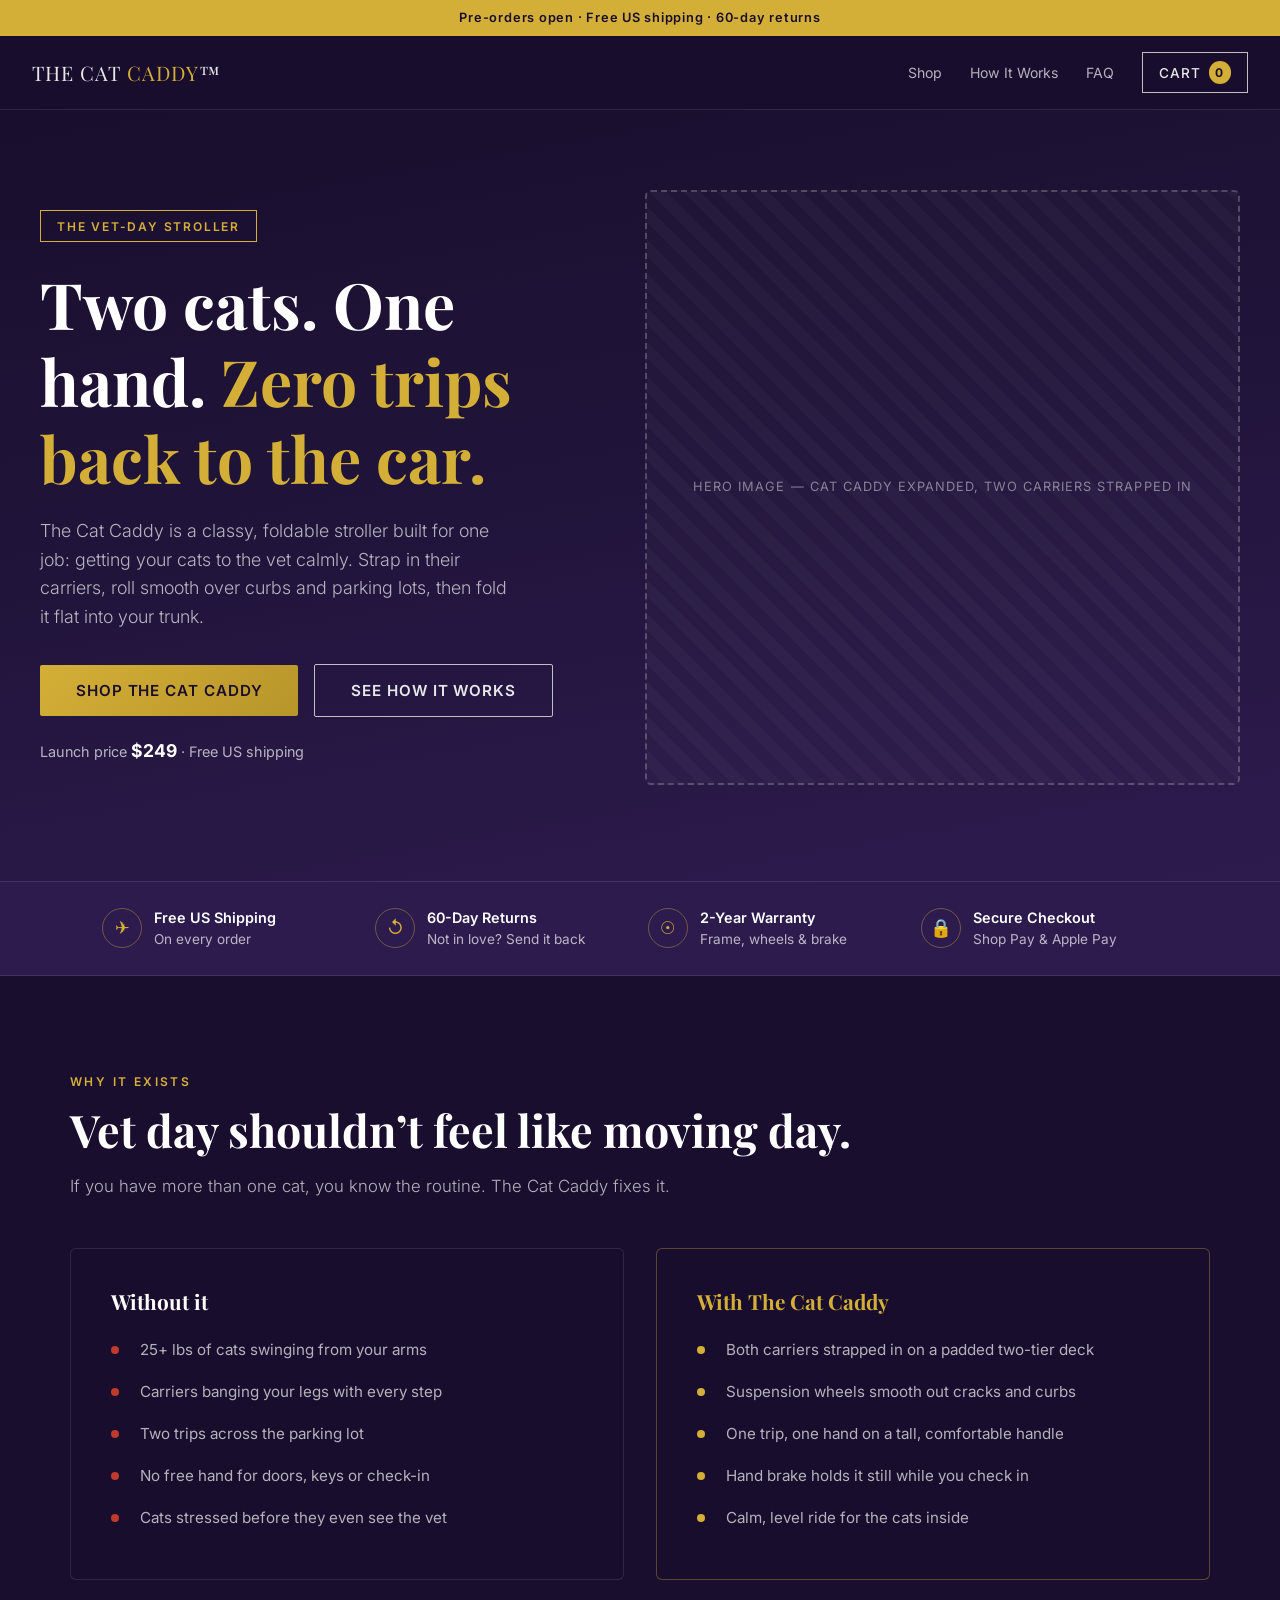
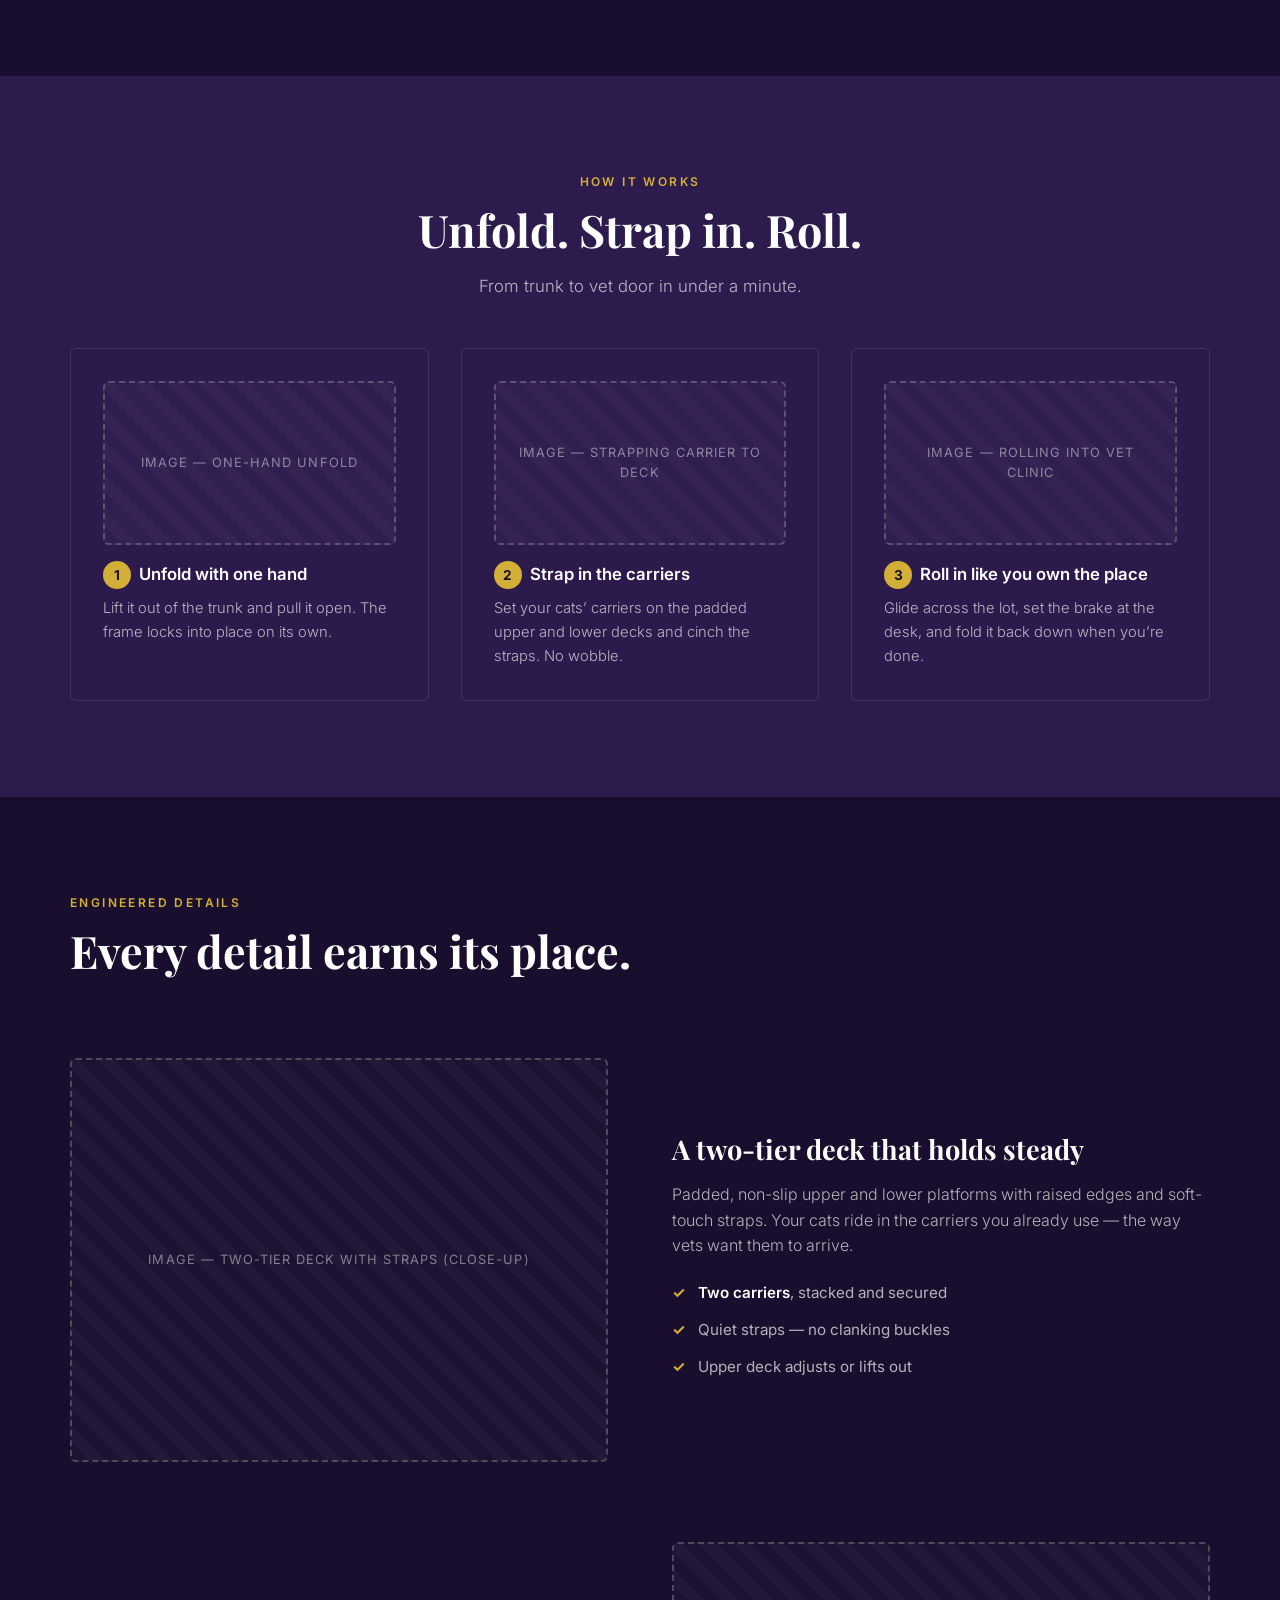
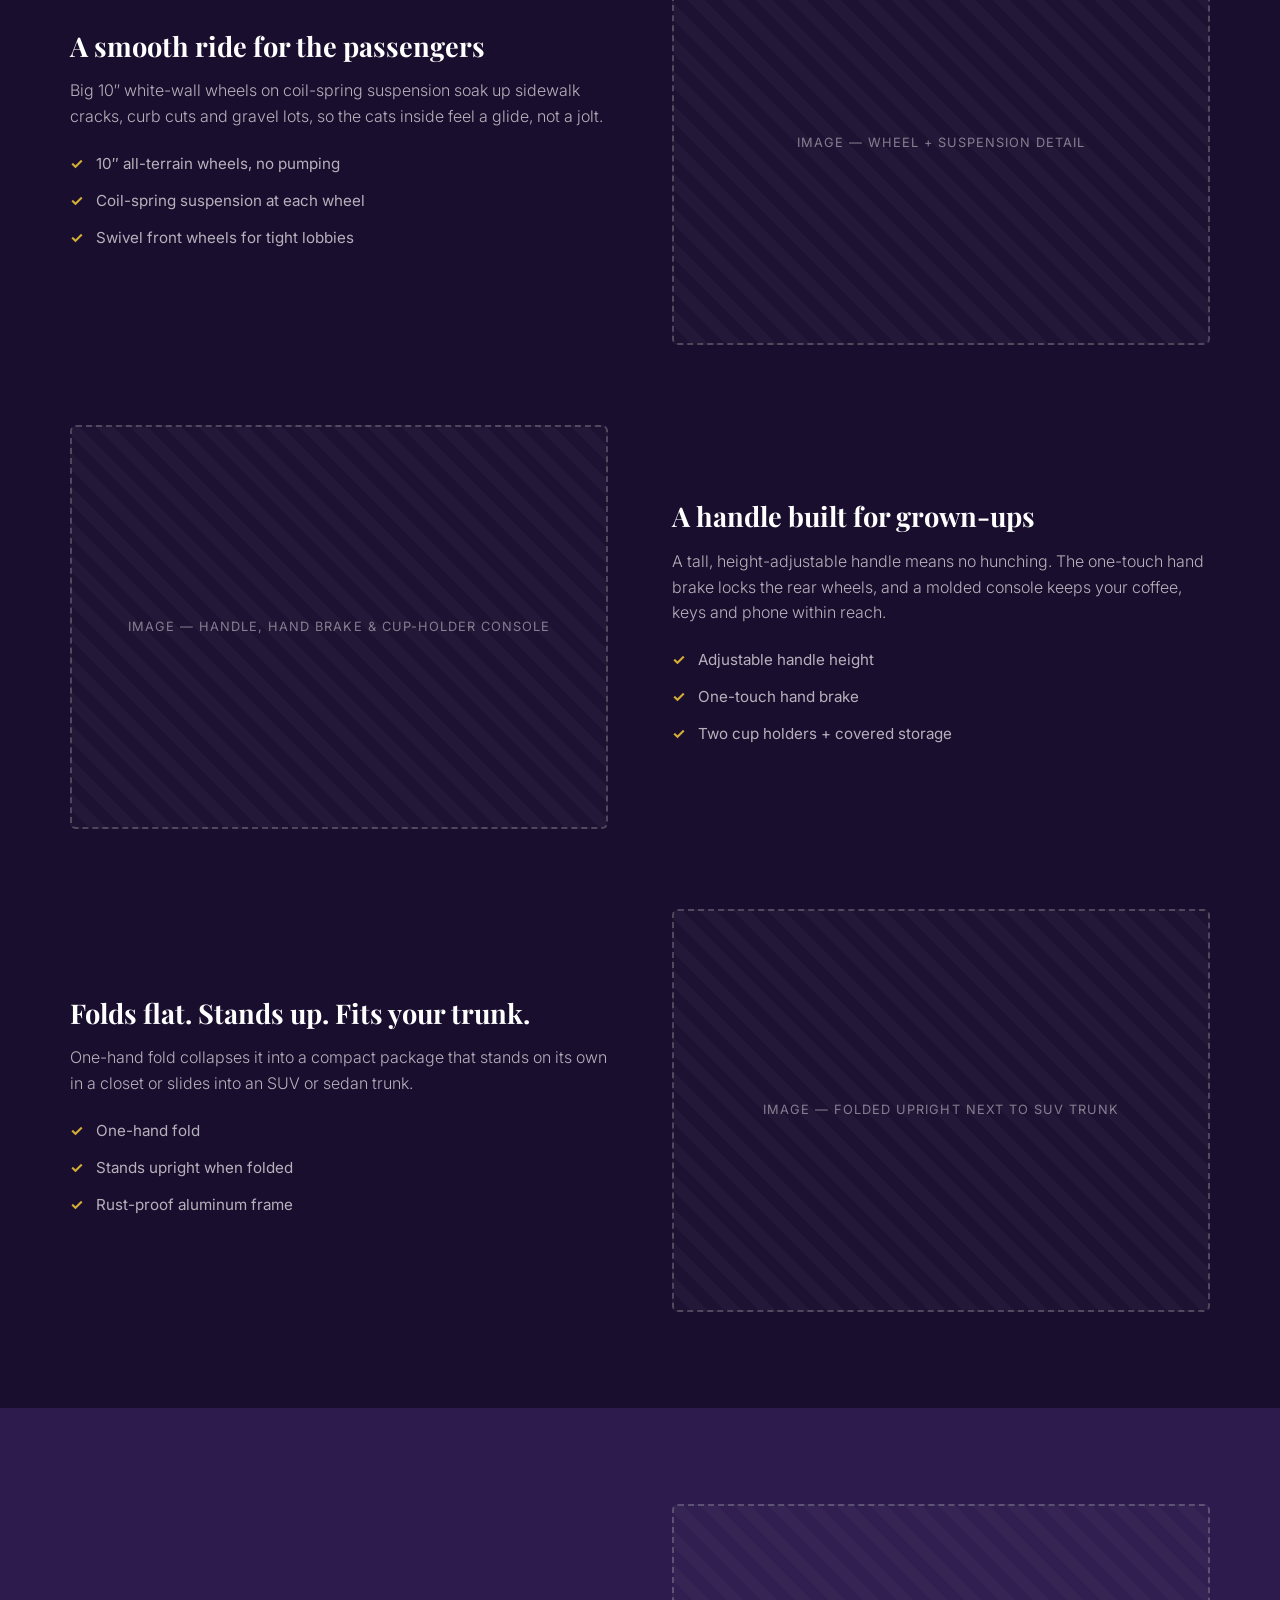
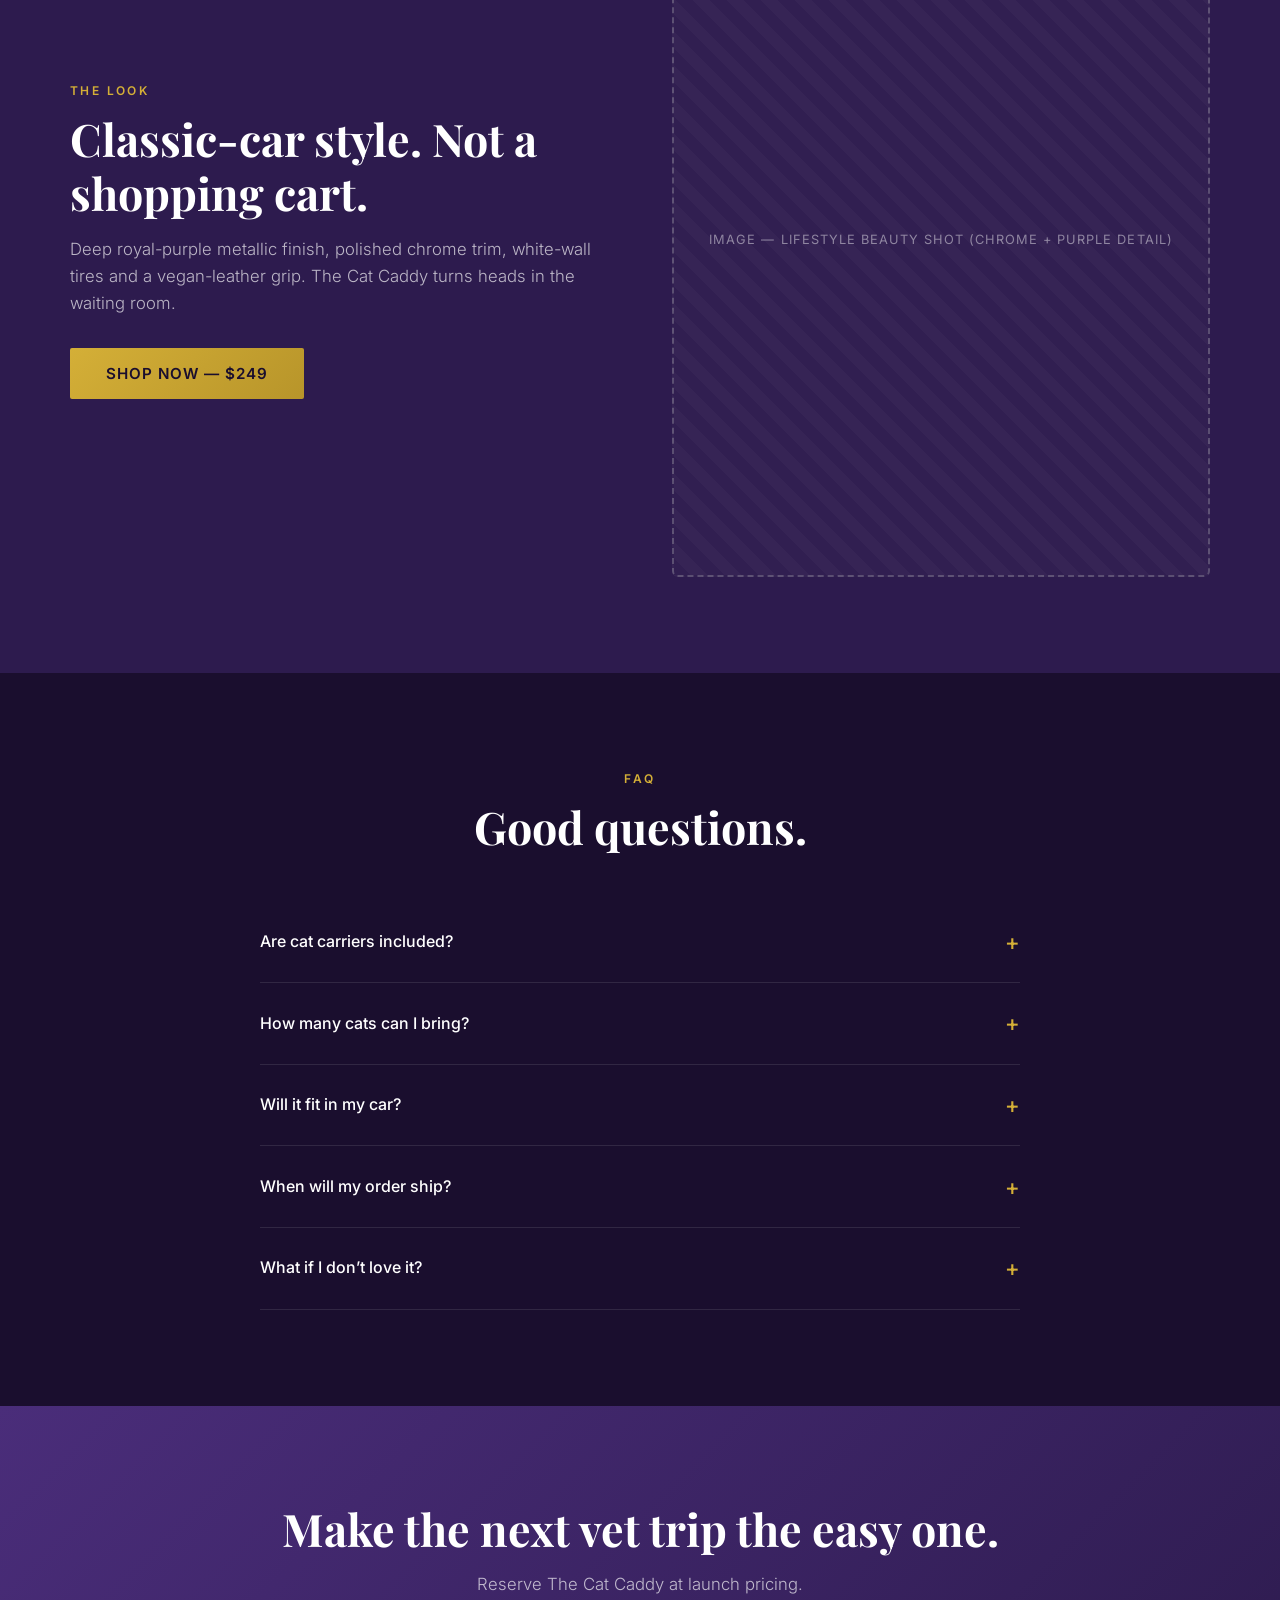
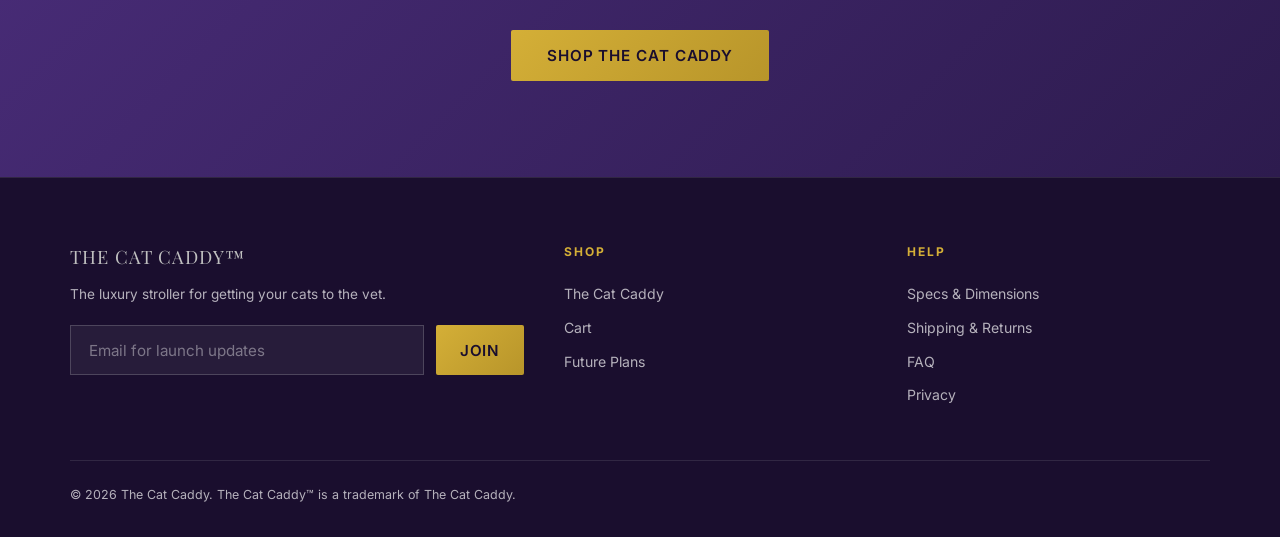
==== commit f821ea19: "Focus site on the core Cat Caddy stroller with store + product page - New home page focused on the s" ====
--- a/index.html
+++ b/index.html
@@ -1,331 +1,271 @@
 <!DOCTYPE html>
 <html lang="en">
 <head>
-<meta charset="utf-8">
-<meta name="viewport" content="width=device-width, initial-scale=1, viewport-fit=cover">
-<title>Cat Cady | First Class, for Your Cats</title>
-<meta name="description" content="A coachbuilt two-tier cat stroller. Strap in any carrier, push upright at standing height, and design yours in purple and gold, down to the hubcaps.">
+<meta charset="UTF-8">
+<meta name="viewport" content="width=device-width, initial-scale=1.0">
+<title>The Cat Caddy&trade; &mdash; The Luxury Cat Stroller for Vet Day</title>
+<meta name="description" content="The Cat Caddy is a classy, foldable stroller that rolls two cat carriers to the vet with one hand. Suspension wheels, hand brake, cup-holder console, folds flat for your trunk. Free US shipping.">
 <link rel="canonical" href="https://catcady.com/">
-<meta property="og:title" content="Cat Cady | First Class, for Your Cats">
-<meta property="og:description" content="A coachbuilt two-tier cat stroller. Strap in any carrier, push upright at standing height, and design yours in purple and gold, down to the hubcaps.">
-<meta property="og:image" content="https://catcaddy.higgsfield.app/img/hero-cats.webp">
+<meta property="og:title" content="The Cat Caddy&trade; &mdash; The Luxury Cat Stroller for Vet Day">
+<meta property="og:description" content="Two cats. One hand. Zero trips back to the car.">
 <meta property="og:url" content="https://catcady.com/">
 <meta property="og:type" content="website">
 <meta name="twitter:card" content="summary_large_image">
-<link rel="icon" href="https://catcaddy.higgsfield.app/apple-touch-icon.png">
-<link rel="apple-touch-icon" href="https://catcaddy.higgsfield.app/apple-touch-icon.png">
 <link rel="preconnect" href="https://fonts.googleapis.com">
 <link rel="preconnect" href="https://fonts.gstatic.com" crossorigin>
-<link rel="stylesheet" href="https://fonts.googleapis.com/css2?family=Playfair+Display:ital,wght@0,600;0,700;1,700&family=Yellowtail&family=Figtree:wght@400;500;600;700&family=IBM+Plex+Mono:wght@500&display=swap">
-<link rel="stylesheet" href="https://catcaddy.higgsfield.app/caddy.css?v=8">
-<link rel="preload" as="image" href="https://catcaddy.higgsfield.app/img/hero-cats.webp">
-<script>window.CADY_FORMSPREE = "https://formspree.io/f/xwpkjkpb";</script>
+<link href="https://fonts.googleapis.com/css2?family=Playfair+Display:wght@400;700&family=Inter:wght@300;400;500;600;700&display=swap" rel="stylesheet">
+<link rel="stylesheet" href="assets/styles.css">
+<script type="application/ld+json">
+{"@context":"https://schema.org","@type":"Organization","name":"The Cat Caddy","url":"https://catcady.com/"}
+</script>
 </head>
-<body>
-<div class="cc">
-<div class="utility"><div class="wrap"><span>Cady Concierge · real cat people, 7 days a week</span><a href="#concierge">Ask us anything</a></div></div>
-<header class="top">
-  <div class="wrap">
-    <a class="mark" href="#top" aria-label="Cat Cady home"><img class="crest" src="https://catcaddy.higgsfield.app/img/crest-256.webp" alt="" width="40" height="40">Cat Cady</a>
-    <nav class="links" aria-label="Sections">
-      <a href="#comfort">For your cats</a>
-      <a href="#atelier">Design yours</a>
-      <a href="#how">How it works</a>
-      <a href="#specs">Specs</a>
-      <a href="#faq">FAQ</a>
-    </nav>
-    <a class="btn small" href="#reserve">Reserve</a>
-  </div>
-</header>
-
-<main id="top">
-<section class="hero-photo" aria-label="Cat Cady">
-  <img src="https://catcaddy.higgsfield.app/img/hero-cats.webp" alt="A white Persian and a ginger tabby look out of a royal purple and gold Cat Cady parked on a tree-lined boulevard at golden hour" width="1600" height="900" fetchpriority="high">
-  <div class="wrap hero-copy">
-    <span class="model">Model Year 2027 · The Classic</span>
-    <h1>First class,<br><em>for your cats.</em></h1>
-    <p class="lede">The Cat Cady is a coachbuilt two-tier cat stroller. Strap in any carrier, push upright at standing height, and give your cats the smoothest ride on the block.</p>
-    <div class="row"><a class="btn" href="#atelier">Design your Cady</a><a class="btn ghost" href="#comfort">Made for cats</a></div>
-    <span class="fine">Free to reserve · No card needed</span>
-  </div>
-</section>
-
-<section class="promise" aria-label="The Cady promise">
-  <div class="wrap promise-row">
-    <div><b>Two cats, one trip</b><span>A tier for each cat, up to 20 lb apiece</span></div>
-    <div><b>No bending</b><span>Handle rises to standing height</span></div>
-    <div><b>Any carrier fits</b><span>Strap in yours or ours, up to 19 × 13 in</span></div>
-    <div><b>Concierge help</b><span>A real person answers, usually within a day</span></div>
-  </div>
-</section>
-
-<section id="comfort" class="band comfort">
-  <div class="wrap">
-    <div class="split">
-      <div class="sec-head">
-        <span class="eyebrow">Designed around cats</span>
-        <h2>A calmer ride, from the cat's point of view</h2>
-        <p class="rule"></p>
-        <p>Vet days are hard on cats. Every part of the Cady is designed to make the trip feel smaller, softer and steadier for the passengers inside.</p>
-      </div>
-      <img class="shot" src="https://catcaddy.higgsfield.app/img/cabin.webp" alt="A grey Persian cat curled up on a cream fleece pad inside a quilted carrier with mesh windows" width="1600" height="1200" loading="lazy">
-    </div>
-    <div class="features">
-      <div><h3>Fresh air on three sides</h3><p>Mesh windows front and sides keep air moving and let curious cats watch the street.</p></div>
-      <div><h3>A smooth, quiet ride</h3><p>Spring suspension and soft rubber tires take the jolt out of curbs and cracked sidewalks.</p></div>
-      <div><h3>A soft place to settle</h3><p>Every Cady carrier comes with a washable fleece pad that smells like home after one trip.</p></div>
-      <div><h3>A safety tether inside</h3><p>An interior clip for your cat's harness means no surprise escapes when the door opens.</p></div>
-      <div><h3>Their own tier</h3><p>One cat per tier keeps rivals apart and nervous cats from piling on each other.</p></div>
-      <div><h3>Their name on the door</h3><p>An engraved plate for each cat, in gold, chrome or satin black.</p></div>
-    </div>
-    <div class="fitrow">
-      <figure class="vet">
-        <img class="shot" src="https://catcaddy.higgsfield.app/img/vet.webp" alt="A woman stands upright outside a vet clinic, unbuckling a carrier from the top tier of her Cat Cady while her tabby watches" width="1600" height="1200" loading="lazy">
-        <figcaption>Vet day, without the juggling: unbuckle, lift, and walk in.</figcaption>
-      </figure>
-      <form class="fit" id="fit" novalidate>
-        <span class="eyebrow">Fit check</span>
-        <h3>Will my cats fit?</h3>
-        <div class="field"><label for="fit-n">How many cats?</label>
-          <select id="fit-n"><option value="1">1 cat</option><option value="2" selected>2 cats</option><option value="3">3 cats</option></select></div>
-        <div class="field" data-cat="1"><label for="fit-w1">First cat's weight</label>
-          <select id="fit-w1"><option value="8">Under 8 lb</option><option value="12" selected>8 to 12 lb</option><option value="16">12 to 16 lb</option><option value="20">16 to 20 lb</option><option value="99">Over 20 lb</option></select></div>
-        <div class="field" data-cat="2"><label for="fit-w2">Second cat's weight</label>
-          <select id="fit-w2"><option value="8">Under 8 lb</option><option value="12" selected>8 to 12 lb</option><option value="16">12 to 16 lb</option><option value="20">16 to 20 lb</option><option value="99">Over 20 lb</option></select></div>
-        <div class="field" data-cat="3" hidden><label for="fit-w3">Third cat's weight</label>
-          <select id="fit-w3"><option value="8">Under 8 lb</option><option value="12" selected>8 to 12 lb</option><option value="16">12 to 16 lb</option><option value="20">16 to 20 lb</option><option value="99">Over 20 lb</option></select></div>
-        <p class="fit-out" id="fit-out" aria-live="polite"></p>
+<body data-page="home">
+<a class="skip" href="#main">Skip to content</a>
+
+<div class="announce">Pre-orders open &middot; Free US shipping &middot; 60-day returns</div>
+<nav class="nav" aria-label="Main">
+  <a class="nav-logo" href="index.html">THE CAT <span>CADDY</span>&trade;</a>
+  <ul class="nav-links">
+    <li class="hide-sm"><a href="the-cat-caddy.html">Shop</a></li>
+    <li class="hide-sm"><a href="#how">How It Works</a></li>
+    <li class="hide-sm"><a href="#faq">FAQ</a></li>
+    <li><button type="button" class="cart-btn" data-open-cart aria-label="Open cart">Cart <span class="cart-count" data-cart-count>0</span></button></li>
+  </ul>
+</nav>
+
+<main id="main">
+
+<!-- HERO -->
+<section class="hero">
+  <div class="hero-inner">
+    <div>
+      <div class="hero-badge">The Vet-Day Stroller</div>
+      <h1>Two cats. One hand. <em>Zero trips back to the car.</em></h1>
+      <p class="hero-sub">The Cat Caddy is a classy, foldable stroller built for one job: getting your cats to the vet calmly. Strap in their carriers, roll smooth over curbs and parking lots, then fold it flat into your trunk.</p>
+      <div class="hero-ctas">
+        <a href="the-cat-caddy.html" class="btn-primary">Shop The Cat Caddy</a>
+        <a href="#how" class="btn-secondary">See How It Works</a>
+      </div>
+      <p class="hero-price">Launch price <strong>$249</strong> &middot; Free US shipping</p>
+    </div>
+    <div class="ph ph-square" data-label="Hero image &mdash; Cat Caddy expanded, two carriers strapped in"></div>
+  </div>
+</section>
+
+<!-- TRUST -->
+<div class="trust-bar">
+  <div class="trust">
+    <div class="trust-item"><div class="trust-icon" aria-hidden="true">&#9992;</div><div><strong>Free US Shipping</strong>On every order</div></div>
+    <div class="trust-item"><div class="trust-icon" aria-hidden="true">&#8634;</div><div><strong>60-Day Returns</strong>Not in love? Send it back</div></div>
+    <div class="trust-item"><div class="trust-icon" aria-hidden="true">&#9737;</div><div><strong>2-Year Warranty</strong>Frame, wheels &amp; brake</div></div>
+    <div class="trust-item"><div class="trust-icon" aria-hidden="true">&#128274;</div><div><strong>Secure Checkout</strong>Shop Pay &amp; Apple Pay</div></div>
+  </div>
+</div>
+
+<!-- PROBLEM / SOLUTION -->
+<section>
+  <div class="section-inner">
+    <div class="section-label">Why It Exists</div>
+    <h2 class="section-title">Vet day shouldn&rsquo;t feel like moving day.</h2>
+    <p class="section-subtitle">If you have more than one cat, you know the routine. The Cat Caddy fixes it.</p>
+    <div class="vs">
+      <div class="vs-card">
+        <h3>Without it</h3>
+        <ul class="dot-list">
+          <li>25+ lbs of cats swinging from your arms</li>
+          <li>Carriers banging your legs with every step</li>
+          <li>Two trips across the parking lot</li>
+          <li>No free hand for doors, keys or check-in</li>
+          <li>Cats stressed before they even see the vet</li>
+        </ul>
+      </div>
+      <div class="vs-card good">
+        <h3>With The Cat Caddy</h3>
+        <ul class="dot-list">
+          <li>Both carriers strapped in on a padded two-tier deck</li>
+          <li>Suspension wheels smooth out cracks and curbs</li>
+          <li>One trip, one hand on a tall, comfortable handle</li>
+          <li>Hand brake holds it still while you check in</li>
+          <li>Calm, level ride for the cats inside</li>
+        </ul>
+      </div>
+    </div>
+  </div>
+</section>
+
+<!-- HOW IT WORKS -->
+<section class="alt" id="how">
+  <div class="section-inner center">
+    <div class="section-label">How It Works</div>
+    <h2 class="section-title">Unfold. Strap in. Roll.</h2>
+    <p class="section-subtitle">From trunk to vet door in under a minute.</p>
+    <div class="grid-3" style="text-align:left">
+      <div class="card">
+        <div class="ph ph-wide" data-label="Image &mdash; one-hand unfold"></div>
+        <h3><span class="step-num" style="display:inline-flex;width:28px;height:28px;font-size:.85rem;margin-right:.5rem">1</span>Unfold with one hand</h3>
+        <p>Lift it out of the trunk and pull it open. The frame locks into place on its own.</p>
+      </div>
+      <div class="card">
+        <div class="ph ph-wide" data-label="Image &mdash; strapping carrier to deck"></div>
+        <h3><span class="step-num" style="display:inline-flex;width:28px;height:28px;font-size:.85rem;margin-right:.5rem">2</span>Strap in the carriers</h3>
+        <p>Set your cats&rsquo; carriers on the padded upper and lower decks and cinch the straps. No wobble.</p>
+      </div>
+      <div class="card">
+        <div class="ph ph-wide" data-label="Image &mdash; rolling into vet clinic"></div>
+        <h3><span class="step-num" style="display:inline-flex;width:28px;height:28px;font-size:.85rem;margin-right:.5rem">3</span>Roll in like you own the place</h3>
+        <p>Glide across the lot, set the brake at the desk, and fold it back down when you&rsquo;re done.</p>
+      </div>
+    </div>
+  </div>
+</section>
+
+<!-- FEATURES -->
+<section>
+  <div class="section-inner">
+    <div class="section-label">Engineered Details</div>
+    <h2 class="section-title">Every detail earns its place.</h2>
+
+    <div class="feature-row">
+      <div class="feature-media"><div class="ph" data-label="Image &mdash; two-tier deck with straps (close-up)"></div></div>
+      <div>
+        <h3>A two-tier deck that holds steady</h3>
+        <p>Padded, non-slip upper and lower platforms with raised edges and soft-touch straps. Your cats ride in the carriers you already use &mdash; the way vets want them to arrive.</p>
+        <ul class="check-list">
+          <li><strong>Two carriers</strong>, stacked and secured</li>
+          <li>Quiet straps &mdash; no clanking buckles</li>
+          <li>Upper deck adjusts or lifts out</li>
+        </ul>
+      </div>
+    </div>
+
+    <div class="feature-row flip">
+      <div class="feature-media"><div class="ph" data-label="Image &mdash; wheel + suspension detail"></div></div>
+      <div>
+        <h3>A smooth ride for the passengers</h3>
+        <p>Big 10&Prime; white-wall wheels on coil-spring suspension soak up sidewalk cracks, curb cuts and gravel lots, so the cats inside feel a glide, not a jolt.</p>
+        <ul class="check-list">
+          <li>10&Prime; all-terrain wheels, no pumping</li>
+          <li>Coil-spring suspension at each wheel</li>
+          <li>Swivel front wheels for tight lobbies</li>
+        </ul>
+      </div>
+    </div>
+
+    <div class="feature-row">
+      <div class="feature-media"><div class="ph" data-label="Image &mdash; handle, hand brake &amp; cup-holder console"></div></div>
+      <div>
+        <h3>A handle built for grown-ups</h3>
+        <p>A tall, height-adjustable handle means no hunching. The one-touch hand brake locks the rear wheels, and a molded console keeps your coffee, keys and phone within reach.</p>
+        <ul class="check-list">
+          <li>Adjustable handle height</li>
+          <li>One-touch hand brake</li>
+          <li>Two cup holders + covered storage</li>
+        </ul>
+      </div>
+    </div>
+
+    <div class="feature-row flip">
+      <div class="feature-media"><div class="ph" data-label="Image &mdash; folded upright next to SUV trunk"></div></div>
+      <div>
+        <h3>Folds flat. Stands up. Fits your trunk.</h3>
+        <p>One-hand fold collapses it into a compact package that stands on its own in a closet or slides into an SUV or sedan trunk.</p>
+        <ul class="check-list">
+          <li>One-hand fold</li>
+          <li>Stands upright when folded</li>
+          <li>Rust-proof aluminum frame</li>
+        </ul>
+      </div>
+    </div>
+  </div>
+</section>
+
+<!-- STYLE -->
+<section class="alt">
+  <div class="section-inner grid-2">
+    <div>
+      <div class="section-label">The Look</div>
+      <h2 class="section-title">Classic-car style. Not a shopping cart.</h2>
+      <p class="section-subtitle">Deep royal-purple metallic finish, polished chrome trim, white-wall tires and a vegan-leather grip. The Cat Caddy turns heads in the waiting room.</p>
+      <p style="margin-top:2rem"><a href="the-cat-caddy.html" class="btn-primary">Shop Now &mdash; $249</a></p>
+    </div>
+    <div class="ph ph-tall" data-label="Image &mdash; lifestyle beauty shot (chrome + purple detail)"></div>
+  </div>
+</section>
+
+<!-- FAQ -->
+<section id="faq">
+  <div class="section-inner">
+    <div class="section-label center">FAQ</div>
+    <h2 class="section-title center">Good questions.</h2>
+    <div class="faq-list">
+      <details class="faq-item">
+        <summary>Are cat carriers included?</summary>
+        <p>No. The Cat Caddy is the stroller only. It&rsquo;s designed to hold the standard hard-shell carriers most cat owners already have for vet visits.</p>
+      </details>
+      <details class="faq-item">
+        <summary>How many cats can I bring?</summary>
+        <p>Two carriers &mdash; one on the lower deck and one on the upper deck.</p>
+      </details>
+      <details class="faq-item">
+        <summary>Will it fit in my car?</summary>
+        <p>It folds flat with one hand and is sized for SUV and most sedan trunks. Exact folded dimensions are listed on the <a href="the-cat-caddy.html#specs">product page</a>.</p>
+      </details>
+      <details class="faq-item">
+        <summary>When will my order ship?</summary>
+        <p>The Cat Caddy is in its first production run. Pre-orders ship in the order they&rsquo;re received, and we&rsquo;ll email you a tracking number the day yours leaves.</p>
+      </details>
+      <details class="faq-item">
+        <summary>What if I don&rsquo;t love it?</summary>
+        <p>Return it within 60 days of delivery for a full refund. Shipping is free both ways in the continental US.</p>
+      </details>
+    </div>
+  </div>
+</section>
+
+<!-- CTA BAND -->
+<section class="cta-band">
+  <div class="section-inner">
+    <h2 class="section-title">Make the next vet trip the easy one.</h2>
+    <p class="section-subtitle">Reserve The Cat Caddy at launch pricing.</p>
+    <a href="the-cat-caddy.html" class="btn-primary">Shop The Cat Caddy</a>
+  </div>
+</section>
+
+</main>
+
+<footer class="footer">
+  <div class="footer-grid">
+    <div>
+      <div class="footer-logo">THE CAT CADDY&trade;</div>
+      <p>The luxury stroller for getting your cats to the vet.</p>
+      <form class="signup" data-signup action="https://formspree.io/f/xwpkjkpb" method="POST" style="margin:1.25rem 0 0">
+        <input type="hidden" name="_subject" value="Cat Caddy email signup">
+        <label class="skip" for="f-email">Email</label>
+        <input id="f-email" type="email" name="email" placeholder="Email for launch updates" required>
+        <button type="submit" class="btn-primary">Join</button>
       </form>
     </div>
-  </div>
-</section>
-
-<section id="atelier" class="atelier" aria-label="Design your Cat Cady">
-  <div class="wrap">
-    <div class="sec-head light">
-      <span class="eyebrow">The Atelier</span>
-      <h2>Design your Cady</h2>
-      <p class="rule"></p>
-      <p>Choose the paint, the brightwork, the wheels and the cabins, then put your cats' names on the doors. Every photo changes with you.</p>
-    </div>
-    <div class="builder" id="build">
-      <div class="panel-wrap">
-        <div class="steps-nav" role="tablist" aria-label="Design steps">
-          <button type="button" role="tab" data-step="1" aria-selected="true"><i>I</i>Frame</button>
-          <button type="button" role="tab" data-step="2" aria-selected="false"><i>II</i>Wheels</button>
-          <button type="button" role="tab" data-step="3" aria-selected="false"><i>III</i>Cabins</button>
-          <button type="button" role="tab" data-step="4" aria-selected="false"><i>IV</i>Handle</button>
-          <button type="button" role="tab" data-step="5" aria-selected="false"><i>V</i>Personal</button>
-        </div>
-        <div class="panel" id="panel">
-          <div class="step" data-step="1">
-            <fieldset class="group"><legend>Paint <span class="sel" id="sel-paint"></span></legend><div class="swatches" id="o-paint"></div></fieldset>
-            <fieldset class="group"><legend>Brightwork <span class="sel" id="sel-trim"></span></legend><div class="chips" id="o-trim"></div></fieldset>
-          </div>
-          <div class="step" data-step="2" hidden>
-            <fieldset class="group"><legend>Wheels <span class="sel" id="sel-wheel"></span></legend><div class="chips" id="o-wheel"></div></fieldset>
-            <fieldset class="group"><legend>Hubcaps</legend>
-              <div class="chips" id="o-hub"></div>
-              <div class="field" id="mono-wrap" hidden><label for="mono">Monogram letter</label><input type="text" id="mono" maxlength="1" value="C" style="width:72px;text-align:center;text-transform:uppercase"></div>
-            </fieldset>
-          </div>
-          <div class="step" data-step="3" hidden>
-            <fieldset class="group"><legend>Cabin fabric <span class="sel" id="sel-fabric"></span></legend>
-              <div class="chips" id="o-pattern"></div>
-              <div class="swatches" id="o-fabric"></div>
-              <p class="note" id="sig-note" hidden>Signature patterns come in one house colorway.</p>
-              <p class="note">Cady carriers are optional. The tiers fit the carrier you already own.</p>
-            </fieldset>
-          </div>
-          <div class="step" data-step="4" hidden>
-            <fieldset class="group"><legend>Handle leather <span class="sel" id="sel-wrap"></span></legend><div class="swatches" id="o-wrap"></div></fieldset>
-            <label class="toggle"><input type="checkbox" id="console" checked><span><b>Handle console <span class="note">included</span></b><small>Phone shelf and cup holder at the grip.</small></span></label>
-          </div>
-          <div class="step" data-step="5" hidden>
-            <fieldset class="group"><legend>Name plates</legend>
-              <p class="note">Your cats' names, engraved on each carrier door (+$25 for the pair).</p>
-              <div class="two">
-                <div class="field"><label for="name1">Top tier</label><input type="text" id="name1" maxlength="12" placeholder="e.g. Biscuit"></div>
-                <div class="field"><label for="name2">Bottom tier</label><input type="text" id="name2" maxlength="12" placeholder="e.g. Mochi"></div>
-              </div>
-            </fieldset>
-            <label class="toggle"><input type="checkbox" id="canopy"><span><b>Weather canopy <span class="note">+$35</span></b><small>A convertible-style hood over the top tier for sun and drizzle.</small></span></label>
-          </div>
-          <div class="stepfoot"><button type="button" class="btn ghost small" id="step-prev">Back</button><button type="button" class="btn small" id="step-next">Next: Wheels</button></div>
-        </div>
-      </div>
-
-      <div class="stage-col">
-        <div class="stage" id="stage">
-          <span class="tag">Your Cady</span>
-          <div class="tools">
-            <button class="icon-btn" type="button" id="surprise">Surprise me</button>
-            <button class="icon-btn" type="button" id="reset">Reset</button>
-          </div>
-          <div class="frame" id="frame"><img class="ph on" alt="" src="https://catcaddy.higgsfield.app/img/royal-gold.webp" width="1600" height="1200"><img class="ph" alt=""><span class="engrave" hidden></span></div>
-          <div class="stagebar"><span class="stage-label" id="stage-label">Royal Purple with gold trim</span><button type="button" class="icon-btn" id="t-full" hidden>Full view</button></div>
-        </div>
-        <div class="details" id="details" aria-label="Detail photos of your build"></div>
-        <div class="ticket">
-          <div class="line" id="summary-line"></div>
-          <div class="price" id="price">$319</div>
-          <small>Estimated price while we finish manufacturing. Reserving is free.</small>
-          <a class="btn" href="#reserve" style="grid-column:1/-1">Reserve this build</a>
-        </div>
-      </div>
-    </div>
-  </div>
-</section>
-
-<section id="how" class="band">
-  <div class="wrap">
-    <div class="split">
-      <div class="sec-head">
-        <span class="eyebrow">How it works</span>
-        <h2>Bring any carrier. Strap it in. Go.</h2>
-        <p class="rule"></p>
-        <p>Each tier is a padded, non-slip tray with a low lip that keeps a carrier centered. Set down any carrier up to 19 by 13 inches, pull two leather straps over the top and click the buckles. Ours fit perfectly, and so does the one already in your closet.</p>
-      </div>
-      <img class="shot" src="https://catcaddy.higgsfield.app/img/strap.webp" alt="A hand pulls a cream leather strap with a gold buckle tight over a cat carrier on a padded purple tier" width="1600" height="1200" loading="lazy">
-    </div>
-    <ol class="numbered">
-      <li><span>I</span><div><h3>Set it down</h3><p>Place the carrier on the padded tray. The raised lip and non-slip surface keep it from sliding.</p></div></li>
-      <li><span>II</span><div><h3>Strap and click</h3><p>Pull both straps over the top and click each buckle. One pull cinches it snug.</p></div></li>
-      <li><span>III</span><div><h3>Release and lift</h3><p>Flip the buckles open and lift. Your cat goes straight into the vet's office in their own carrier.</p></div></li>
-    </ol>
-    <figure class="wide">
-      <img class="shot" src="https://catcaddy.higgsfield.app/img/anycarrier.webp" alt="The Cat Cady with an ordinary plastic carrier strapped on the top tier and a soft carrier on the bottom tier" width="1600" height="1200" loading="lazy">
-      <figcaption>Hard-shell, soft-sided, or ours: if it's up to 19 by 13 inches, it rides.</figcaption>
-    </figure>
-  </div>
-</section>
-
-<section class="band coach" aria-label="Coachbuilt details">
-  <div class="wrap">
-    <div class="sec-head light">
-      <span class="eyebrow">Coachbuilt details</span>
-      <h2>The details you'll notice every walk</h2>
-      <p class="rule"></p>
-      <p>Diamond-quilted leather, real brightwork, whitewall wheels and snap-in hubcaps you can change any time. Built to the order you design.</p>
-    </div>
-    <div class="coach-grid">
-      <figure class="tall"><img class="shot" src="https://catcaddy.higgsfield.app/img/wheels.webp" alt="Four wheel styles: whitewall with paw hubcap, chrome spoke, blackout, two-tone with star hubcap" loading="lazy"><figcaption>Four wheel styles, three finishes, four hubcaps.</figcaption></figure>
-      <figure><img class="shot" src="https://catcaddy.higgsfield.app/img/plate.webp" alt="A gold name plate engraved Biscuit on an aubergine quilted carrier" loading="lazy"><figcaption>Engraved plates, one for each cat.</figcaption></figure>
-      <figure><img class="shot" src="https://catcaddy.higgsfield.app/img/materials.webp" alt="Quilted fabric swatches, cream leather, a gold paw hubcap and paint chips" loading="lazy"><figcaption>Fabrics, leathers, paint and hardware.</figcaption></figure>
-    </div>
-  </div>
-</section>
-
-<section id="specs" class="band">
-  <div class="wrap brochure">
-    <figure class="fold"><img class="shot" src="https://catcaddy.higgsfield.app/img/fold.webp" alt="The Cat Cady frame folded flat in an entryway, carriers beside it and a tabby sitting nearby" loading="lazy"><figcaption>Carriers off, the frame folds flat to stand in a hallway or slide into a trunk.</figcaption></figure>
-    <div>
-      <div class="sec-head">
-        <span class="eyebrow">Specifications</span>
-        <h2>The Classic</h2>
-        <p class="rule"></p>
-        <p>Design targets. Final figures follow prototype testing.</p>
-      </div>
-      <dl class="spec">
-        <div><dt>Tiers</dt><dd>2 padded strap-in trays</dd></div>
-        <div><dt>Carrier size</dt><dd>Up to 19 × 13 in</dd></div>
-        <div><dt>Load per tier</dt><dd>20 lb (9 kg) target</dd></div>
-        <div><dt>Handle</dt><dd>Telescoping, 36–46 in</dd></div>
-        <div><dt>Frame</dt><dd>Powder-coated aluminum</dd></div>
-        <div><dt>Ride</dt><dd>4-wheel spring suspension</dd></div>
-        <div><dt>Brake</dt><dd>Rear foot brake</dd></div>
-        <div><dt>Fold</dt><dd>Flat, stands on its own</dd></div>
-        <div><dt>Estimated price</dt><dd>From $279</dd></div>
-      </dl>
-    </div>
-  </div>
-</section>
-
-<section id="reserve" class="band reserve-band">
-  <div class="wrap reserve">
-    <div class="sec-head" style="margin:0">
-      <span class="eyebrow">First production run</span>
-      <h2>Reserve your Cady</h2>
-      <p class="rule"></p>
-      <p>Reserving is free. We save the build you designed, keep you posted as the prototype comes together, and give reservation holders first access when orders open.</p>
-      <p>Tell us what you'd expect to pay. It helps us decide what goes into the final version.</p>
-    </div>
-    <form class="res" id="res-form" novalidate>
-      <div class="yourbuild" id="yourbuild"></div>
-      <div class="two">
-        <div class="field"><label for="r-name">First name</label><input type="text" id="r-name" autocomplete="given-name"></div>
-        <div class="field"><label for="r-email">Email</label><input type="email" id="r-email" autocomplete="email" required></div>
-      </div>
-      <div class="two">
-        <div class="field"><label for="r-cats">How many cats?</label>
-          <select id="r-cats"><option>1</option><option selected>2</option><option>3</option><option>4 or more</option></select></div>
-        <div class="field"><label for="r-pay">What would you expect to pay?</label>
-          <select id="r-pay"><option>Under $250</option><option>$250 to $299</option><option selected>$300 to $349</option><option>$350 to $399</option><option>$400 or more</option></select></div>
-      </div>
-      <p class="note" id="r-error" hidden></p>
-      <button class="btn" type="submit">Reserve my build</button>
-      <p class="note">We only use your email for Cat Cady updates. <a href="/privacy/">Privacy policy</a></p>
-      <div class="done" id="r-done" hidden></div>
-    </form>
-  </div>
-</section>
-
-<section id="concierge" class="band concierge">
-  <div class="wrap reserve">
-    <div class="sec-head" style="margin:0">
-      <span class="eyebrow">Cady Concierge</span>
-      <h2>Questions? A real cat person will answer.</h2>
-      <p class="rule"></p>
-      <p>Not sure which wheels suit your sidewalks, whether your Maine Coon will fit, or which carriers fit the tiers? Ask us. A member of the Cat Cady team reads every message and writes back personally.</p>
-      <ul class="perks">
-        <li><b>Help choosing your build</b> colors, wheels, carrier size for your cats</li>
-        <li><b>Fit and comfort advice</b> tell us about your cats and your trips</li>
-        <li><b>Updates on the Classic</b> prototype photos and launch timing</li>
+    <div>
+      <h4>Shop</h4>
+      <ul>
+        <li><a href="the-cat-caddy.html">The Cat Caddy</a></li>
+        <li><a href="cart.html">Cart</a></li>
+        <li><a href="future-plans.html">Future Plans</a></li>
       </ul>
-      <img class="shot concierge-photo" src="https://catcaddy.higgsfield.app/img/concierge.webp" alt="A smiling Cat Cady concierge on a headset at a desk, a grey tabby curled up beside the laptop" loading="lazy">
-    </div>
-    <form class="res" id="c-form" novalidate>
-      <div class="two">
-        <div class="field"><label for="c-name">Your name</label><input type="text" id="c-name" autocomplete="name"></div>
-        <div class="field"><label for="c-email">Email</label><input type="email" id="c-email" autocomplete="email" required></div>
-      </div>
-      <div class="field"><label for="c-topic">What can we help with?</label>
-        <select id="c-topic"><option>Choosing my build</option><option>Will my cats fit?</option><option>Reservations</option><option>Something else</option></select></div>
-      <div class="field"><label for="c-msg">Message</label><textarea id="c-msg" rows="5" placeholder="Tell us about your cats and what you have in mind."></textarea></div>
-      <p class="note" id="c-error" hidden></p>
-      <button class="btn" type="submit">Send to the Concierge</button>
-      <div class="done" id="c-done" hidden></div>
-    </form>
-  </div>
-</section>
-
-<section id="faq" class="band">
-  <div class="wrap">
-    <div class="sec-head"><span class="eyebrow">Questions</span><h2>FAQ</h2><p class="rule"></p></div>
-    <div class="faq">
-      <details><summary>Is it safe for nervous cats?</summary><p>The ride is cushioned by spring suspension, each cat has its own tier, and Cady carriers include an interior harness tether. If your cat is very anxious, ask the Concierge and we will share what helps.</p></details>
-      <details><summary>When does it ship?</summary><p>We're finishing the design now, then building and testing prototypes. Reservation holders hear about each milestone first and get first access to the first production run.</p></details>
-      <details><summary>Do I pay anything to reserve?</summary><p>No. A reservation saves your design and your place in line. You decide whether to order when orders open.</p></details>
-      <details><summary>Will my current cat carrier fit?</summary><p>Yes. Each tier takes any carrier or crate up to 19 by 13 inches, hard-shell or soft-sided, held by two cross straps with buckles. Cat Cady carriers are designed to match the frame, but you don't need them.</p></details>
-      <details><summary>How big can my cats be?</summary><p>We're designing each carrier for cats up to about 20 lb. We'll confirm the final rating after testing.</p></details>
-      <details><summary>Can I get three tiers?</summary><p>We're launching with two. If you'd want a third, mention it when you reserve. Enough requests and we'll build it.</p></details>
-      <details><summary>Can I change my design later?</summary><p>Yes. Your reservation is a starting point, and you can change any option before you order.</p></details>
-    </div>
-  </div>
-</section>
-</main>
-
-<footer>
-  <div class="wrap foot">
-    <img class="foot-crest" src="https://catcaddy.higgsfield.app/img/crest-256.webp" alt="Cat Cady crest" width="96" height="96" loading="lazy">
-    <span class="mark">Cat Cady</span>
-    <p class="tagline">Coachbuilt for cats.</p>
-    <nav class="foot-links" aria-label="Footer"><a href="#atelier">Design yours</a><a href="#concierge">Concierge</a><a href="#reserve">Reserve</a><a href="/privacy/">Privacy</a></nav>
-    <p class="fine">© 2026 Cat Cady · catcady.com · The Classic is in development. Images are renders of the design.</p>
-  </div>
+    </div>
+    <div>
+      <h4>Help</h4>
+      <ul>
+        <li><a href="the-cat-caddy.html#specs">Specs &amp; Dimensions</a></li>
+        <li><a href="the-cat-caddy.html#faq">Shipping &amp; Returns</a></li>
+        <li><a href="#faq">FAQ</a></li>
+        <li><a href="privacy/">Privacy</a></li>
+      </ul>
+    </div>
+  </div>
+  <div class="footer-bottom">&copy; 2026 The Cat Caddy. The Cat Caddy&trade; is a trademark of The Cat Caddy.</div>
 </footer>
-<a class="help-fab" href="#concierge" aria-label="Ask the Concierge"><span>Ask the Concierge</span></a>
-</div>
-<script src="https://catcaddy.higgsfield.app/caddy.js?v=10" defer></script>
+
+<script src="assets/store.js" defer></script>
 </body>
 </html>
--- a/assets/styles.css
+++ b/assets/styles.css
@@ -0,0 +1,363 @@
+*,*::before,*::after{box-sizing:border-box;margin:0;padding:0}
+:root{
+  --purple-deep:#1a0e2e;
+  --purple-mid:#2d1b4e;
+  --purple-light:#4a2d7a;
+  --chrome:#c0c0c0;
+  --chrome-light:#e8e8e8;
+  --gold:#d4af37;
+  --gold-dark:#b8952a;
+  --white:#ffffff;
+  --text-muted:rgba(255,255,255,0.68);
+  --line:rgba(192,192,192,0.14);
+  --card:rgba(45,27,78,0.4);
+  --radius:6px;
+}
+html{scroll-behavior:smooth}
+body{
+  font-family:'Inter',system-ui,-apple-system,sans-serif;
+  background:var(--purple-deep);color:var(--white);
+  line-height:1.6;-webkit-font-smoothing:antialiased;
+}
+img{max-width:100%;display:block}
+a{color:inherit}
+h1,h2,h3{font-family:'Playfair Display',Georgia,serif;font-weight:700;line-height:1.2}
+.skip{position:absolute;left:-9999px}
+.skip:focus{left:1rem;top:1rem;z-index:300;background:var(--gold);color:var(--purple-deep);padding:.5rem 1rem}
+:focus-visible{outline:2px solid var(--gold);outline-offset:3px}
+
+/* ANNOUNCEMENT + NAV */
+.announce{
+  background:var(--gold);color:var(--purple-deep);
+  text-align:center;font-size:.8rem;font-weight:600;letter-spacing:.06em;
+  padding:.5rem 1rem;
+}
+.nav{
+  position:sticky;top:0;z-index:100;
+  padding:1rem 2rem;
+  background:rgba(26,14,46,0.94);backdrop-filter:blur(12px);
+  display:flex;align-items:center;justify-content:space-between;gap:1rem;
+  border-bottom:1px solid var(--line);
+}
+.nav-logo{
+  font-family:'Playfair Display',serif;font-size:1.25rem;letter-spacing:.05em;
+  color:var(--chrome-light);text-decoration:none;white-space:nowrap;
+}
+.nav-logo span{color:var(--gold)}
+.nav-links{display:flex;align-items:center;gap:1.75rem;list-style:none}
+.nav-links a{text-decoration:none;font-size:.88rem;color:var(--text-muted);transition:color .2s}
+.nav-links a:hover,.nav-links a[aria-current="page"]{color:var(--white)}
+.cart-btn{
+  display:inline-flex;align-items:center;gap:.5rem;
+  background:transparent;border:1px solid var(--chrome);color:var(--chrome-light);
+  padding:.5rem 1rem;font:500 .85rem 'Inter',sans-serif;letter-spacing:.06em;
+  text-transform:uppercase;cursor:pointer;transition:all .2s;
+}
+.cart-btn:hover{background:var(--chrome);color:var(--purple-deep)}
+.cart-count{
+  min-width:1.4rem;height:1.4rem;border-radius:999px;padding:0 .35rem;
+  background:var(--gold);color:var(--purple-deep);font-size:.75rem;font-weight:700;
+  display:inline-flex;align-items:center;justify-content:center;
+}
+
+/* BUTTONS */
+.btn-primary,.btn-secondary{
+  display:inline-block;padding:1rem 2.25rem;
+  font:600 .95rem 'Inter',sans-serif;letter-spacing:.06em;text-transform:uppercase;
+  text-decoration:none;text-align:center;cursor:pointer;transition:all .25s;border-radius:2px;
+}
+.btn-primary{background:linear-gradient(135deg,var(--gold),var(--gold-dark));color:var(--purple-deep);border:none}
+.btn-primary:hover{transform:translateY(-2px);box-shadow:0 8px 30px rgba(212,175,55,0.3)}
+.btn-secondary{background:transparent;color:var(--chrome-light);border:1px solid var(--chrome)}
+.btn-secondary:hover{background:var(--chrome);color:var(--purple-deep)}
+.btn-block{display:block;width:100%}
+
+/* IMAGE PLACEHOLDERS */
+.ph{
+  position:relative;width:100%;aspect-ratio:var(--ar,4/3);
+  border:2px dashed rgba(192,192,192,0.3);border-radius:var(--radius);
+  background:repeating-linear-gradient(45deg,rgba(255,255,255,0.02) 0 12px,rgba(255,255,255,0.045) 12px 24px);
+  display:flex;align-items:center;justify-content:center;text-align:center;
+  color:rgba(255,255,255,0.45);font-size:.8rem;letter-spacing:.08em;text-transform:uppercase;padding:1rem;
+}
+.ph::before{content:attr(data-label)}
+.ph-square{--ar:1/1}
+.ph-wide{--ar:16/9}
+.ph-tall{--ar:4/5}
+
+/* SECTIONS */
+section{padding:6rem 2rem}
+.section-inner{max-width:1140px;margin:0 auto}
+.section-label{
+  font-size:.75rem;font-weight:600;letter-spacing:.2em;text-transform:uppercase;
+  color:var(--gold);margin-bottom:.75rem;
+}
+.section-title{font-size:clamp(1.8rem,3.5vw,2.8rem);margin-bottom:1rem}
+.section-subtitle{font-size:1.05rem;color:var(--text-muted);max-width:620px;font-weight:300}
+.center{text-align:center}
+.center .section-subtitle{margin-left:auto;margin-right:auto}
+.alt{background:var(--purple-mid)}
+
+/* HERO */
+.hero{
+  padding:5rem 2rem 6rem;
+  background:linear-gradient(170deg,var(--purple-deep) 0%,#1f1338 40%,var(--purple-mid) 100%);
+  position:relative;overflow:hidden;
+}
+.hero-inner{
+  max-width:1200px;margin:0 auto;
+  display:grid;grid-template-columns:1fr 1.1fr;gap:4rem;align-items:center;
+}
+.hero-badge{
+  display:inline-block;padding:.35rem 1rem;margin-bottom:1.5rem;
+  border:1px solid var(--gold);color:var(--gold);
+  font-size:.75rem;font-weight:600;letter-spacing:.15em;text-transform:uppercase;
+}
+.hero h1{font-size:clamp(2.4rem,5vw,4rem);margin-bottom:1.25rem}
+.hero h1 em{font-style:normal;color:var(--gold)}
+.hero-sub{font-size:1.12rem;color:var(--text-muted);margin-bottom:2rem;max-width:480px;font-weight:300}
+.hero-ctas{display:flex;gap:1rem;flex-wrap:wrap;align-items:center}
+.hero-price{margin-top:1.25rem;font-size:.9rem;color:var(--text-muted)}
+.hero-price strong{color:var(--white);font-size:1.1rem}
+
+/* TRUST ROW */
+.trust{
+  display:grid;grid-template-columns:repeat(4,1fr);gap:1rem;
+  max-width:1140px;margin:0 auto;padding:1.5rem 2rem;
+}
+.trust-bar{background:var(--purple-mid);border-top:1px solid var(--line);border-bottom:1px solid var(--line)}
+.trust-item{display:flex;align-items:center;gap:.75rem;font-size:.85rem;color:var(--text-muted)}
+.trust-item strong{display:block;color:var(--white);font-weight:600;font-size:.9rem}
+.trust-icon{
+  flex:0 0 40px;height:40px;border:1px solid rgba(212,175,55,0.4);border-radius:50%;
+  display:flex;align-items:center;justify-content:center;color:var(--gold);font-size:1.1rem;
+}
+
+/* GRIDS / CARDS */
+.grid-3{display:grid;grid-template-columns:repeat(3,1fr);gap:2rem;margin-top:3rem}
+.grid-2{display:grid;grid-template-columns:1fr 1fr;gap:4rem;align-items:center}
+.card{padding:2rem;border:1px solid var(--line);background:var(--card);border-radius:var(--radius)}
+.card h3{font-family:'Inter',sans-serif;font-size:1.05rem;font-weight:600;margin:1rem 0 .5rem}
+.card p{font-size:.92rem;color:var(--text-muted);font-weight:300}
+.step-num{
+  width:44px;height:44px;border-radius:50%;
+  background:var(--gold);color:var(--purple-deep);font-weight:700;
+  display:flex;align-items:center;justify-content:center;
+}
+
+/* PROBLEM/SOLUTION */
+.vs{display:grid;grid-template-columns:1fr 1fr;gap:2rem;margin-top:3rem}
+.vs-card{padding:2.5rem;border:1px solid var(--line);background:rgba(26,14,46,0.6);border-radius:var(--radius)}
+.vs-card h3{font-size:1.3rem;margin-bottom:1rem}
+.vs-card.good{border-color:rgba(212,175,55,0.35)}
+.vs-card.good h3{color:var(--gold)}
+.dot-list{list-style:none}
+.dot-list li{padding:.55rem 0 .55rem 1.8rem;position:relative;color:var(--text-muted);font-size:.95rem}
+.dot-list li::before{content:'';position:absolute;left:0;top:1.05rem;width:8px;height:8px;border-radius:50%;background:#c0392b}
+.good .dot-list li::before{background:var(--gold)}
+.check-list{list-style:none}
+.check-list li{padding:.4rem 0 .4rem 1.6rem;position:relative;font-size:.95rem;color:var(--text-muted)}
+.check-list li::before{content:'\2713';position:absolute;left:0;color:var(--gold);font-weight:700}
+.check-list li strong{color:var(--white);font-weight:600}
+
+/* FEATURE ROWS */
+.feature-row{display:grid;grid-template-columns:1fr 1fr;gap:4rem;align-items:center;margin-top:5rem}
+.feature-row:first-of-type{margin-top:3rem}
+.feature-row.flip .feature-media{order:2}
+.feature-row h3{font-size:1.7rem;margin-bottom:1rem}
+.feature-row p{color:var(--text-muted);font-weight:300;margin-bottom:1rem}
+
+/* PRODUCT CTA BAND */
+.cta-band{
+  background:linear-gradient(135deg,var(--purple-light),var(--purple-mid));
+  text-align:center;
+}
+.cta-band .section-subtitle{margin:0 auto 2rem}
+
+/* COMPARISON TABLE */
+.table-wrap{overflow-x:auto;margin-top:2.5rem;border:1px solid var(--line);border-radius:var(--radius)}
+table{width:100%;border-collapse:collapse;font-size:.92rem}
+th,td{padding:1rem 1.25rem;text-align:left;border-bottom:1px solid var(--line);vertical-align:top}
+thead th{background:rgba(26,14,46,0.7);font-weight:600;font-size:.8rem;letter-spacing:.08em;text-transform:uppercase;color:var(--chrome)}
+thead th.us{color:var(--gold)}
+tbody th{font-weight:500;color:var(--white)}
+td{color:var(--text-muted)}
+td.us{color:var(--white);background:rgba(212,175,55,0.06)}
+tbody tr:last-child th,tbody tr:last-child td{border-bottom:none}
+.tbd{color:var(--gold);font-style:italic}
+
+/* FAQ */
+.faq-list{max-width:760px;margin:3rem auto 0}
+.faq-item{border-bottom:1px solid var(--line);padding:1.4rem 0}
+.faq-item summary{
+  cursor:pointer;font-weight:500;font-size:1rem;list-style:none;
+  display:flex;justify-content:space-between;align-items:center;gap:1rem;
+}
+.faq-item summary::-webkit-details-marker{display:none}
+.faq-item summary::after{content:'+';font-size:1.4rem;color:var(--gold);transition:transform .3s;flex:0 0 auto}
+.faq-item[open] summary::after{transform:rotate(45deg)}
+.faq-item p{margin-top:1rem;font-size:.94rem;color:var(--text-muted);font-weight:300;line-height:1.7}
+
+/* PRODUCT PAGE */
+.breadcrumb{max-width:1200px;margin:0 auto;padding:1.25rem 2rem 0;font-size:.8rem;color:var(--text-muted)}
+.breadcrumb a{text-decoration:none}
+.breadcrumb a:hover{color:var(--white)}
+.pdp{max-width:1200px;margin:0 auto;padding:1.5rem 2rem 5rem;display:grid;grid-template-columns:1.15fr 1fr;gap:3.5rem;align-items:start}
+.gallery-main{margin-bottom:1rem}
+.gallery-thumbs{display:grid;grid-template-columns:repeat(5,1fr);gap:.6rem}
+.gallery-thumbs .ph{font-size:.6rem;padding:.25rem;letter-spacing:.04em;cursor:pointer}
+.gallery-thumbs .ph.active{border-color:var(--gold)}
+.buybox{position:sticky;top:6rem}
+.preorder-badge{
+  display:inline-block;padding:.3rem .8rem;margin-bottom:1rem;
+  background:rgba(212,175,55,0.12);border:1px solid rgba(212,175,55,0.5);color:var(--gold);
+  font-size:.72rem;font-weight:600;letter-spacing:.14em;text-transform:uppercase;
+}
+.buybox h1{font-size:clamp(1.9rem,3vw,2.5rem);margin-bottom:.5rem}
+.buybox-tagline{color:var(--text-muted);font-weight:300;margin-bottom:1.25rem}
+.price-row{display:flex;align-items:baseline;gap:.75rem;margin-bottom:.35rem}
+.price{font-size:2rem;font-weight:500}
+.price-note{font-size:.85rem;color:var(--text-muted)}
+.finance{font-size:.85rem;color:var(--text-muted);margin-bottom:1.5rem}
+.buy-bullets{margin:1.25rem 0 1.5rem}
+.qty-row{display:flex;gap:.75rem;margin-bottom:.9rem}
+.qty{
+  display:flex;align-items:center;border:1px solid rgba(192,192,192,0.35);border-radius:2px;
+}
+.qty button{
+  width:44px;height:52px;background:transparent;border:none;color:var(--white);
+  font-size:1.2rem;cursor:pointer;
+}
+.qty button:hover{color:var(--gold)}
+.qty input{
+  width:44px;height:52px;text-align:center;background:transparent;border:none;
+  color:var(--white);font:500 1rem 'Inter',sans-serif;-moz-appearance:textfield;
+}
+.qty input::-webkit-outer-spin-button,.qty input::-webkit-inner-spin-button{-webkit-appearance:none}
+.qty-row .btn-primary{flex:1}
+.ship-note{font-size:.84rem;color:var(--text-muted);margin-top:.9rem;display:flex;gap:.5rem;align-items:flex-start}
+.ship-note b{color:var(--white);font-weight:600}
+.mini-trust{
+  display:grid;grid-template-columns:repeat(3,1fr);gap:.75rem;margin-top:1.5rem;
+  padding-top:1.5rem;border-top:1px solid var(--line);
+}
+.mini-trust div{text-align:center;font-size:.76rem;color:var(--text-muted)}
+.mini-trust span{display:block;color:var(--gold);font-size:1.2rem;margin-bottom:.25rem}
+.accordion{margin-top:1.5rem;border-top:1px solid var(--line)}
+.accordion details{border-bottom:1px solid var(--line);padding:1rem 0}
+.accordion summary{cursor:pointer;list-style:none;font-weight:500;display:flex;justify-content:space-between}
+.accordion summary::-webkit-details-marker{display:none}
+.accordion summary::after{content:'+';color:var(--gold)}
+.accordion details[open] summary::after{content:'\2212'}
+.accordion .acc-body{padding-top:.75rem;font-size:.9rem;color:var(--text-muted)}
+.accordion .acc-body li{margin-left:1.1rem;padding:.15rem 0}
+
+/* STICKY ATC (mobile) */
+.sticky-atc{
+  position:fixed;left:0;right:0;bottom:0;z-index:90;
+  background:rgba(26,14,46,0.97);border-top:1px solid var(--line);
+  padding:.75rem 1rem;display:none;align-items:center;justify-content:space-between;gap:1rem;
+  transform:translateY(100%);transition:transform .3s;
+}
+.sticky-atc.show{transform:translateY(0)}
+.sticky-atc .s-name{font-size:.85rem;line-height:1.3}
+.sticky-atc .s-name strong{display:block;font-size:1rem}
+.sticky-atc .btn-primary{padding:.85rem 1.25rem;font-size:.85rem}
+
+/* CART DRAWER */
+.drawer-overlay{position:fixed;inset:0;background:rgba(0,0,0,0.55);z-index:200;opacity:0;pointer-events:none;transition:opacity .3s}
+.drawer-overlay.open{opacity:1;pointer-events:auto}
+.drawer{
+  position:fixed;top:0;right:0;bottom:0;z-index:201;width:min(420px,100vw);
+  background:var(--purple-deep);border-left:1px solid var(--line);
+  transform:translateX(100%);transition:transform .3s;display:flex;flex-direction:column;
+}
+.drawer.open{transform:translateX(0)}
+.drawer-head{display:flex;justify-content:space-between;align-items:center;padding:1.25rem 1.5rem;border-bottom:1px solid var(--line)}
+.drawer-head h2{font-size:1.3rem}
+.drawer-close{background:none;border:none;color:var(--white);font-size:1.6rem;cursor:pointer;line-height:1}
+.drawer-body{flex:1;overflow-y:auto;padding:1.5rem}
+.drawer-foot{padding:1.5rem;border-top:1px solid var(--line)}
+.ship-progress{font-size:.85rem;color:var(--text-muted);margin-bottom:1rem;text-align:center}
+.line-item{display:grid;grid-template-columns:80px 1fr auto;gap:1rem;align-items:start;padding-bottom:1.25rem;margin-bottom:1.25rem;border-bottom:1px solid var(--line)}
+.line-item .ph{font-size:.55rem;padding:.2rem}
+.line-item h3{font-family:'Inter',sans-serif;font-size:.95rem;font-weight:600}
+.line-item .li-meta{font-size:.8rem;color:var(--text-muted);margin:.2rem 0 .6rem}
+.line-item .qty{display:inline-flex}
+.line-item .qty button{width:32px;height:34px;font-size:1rem}
+.line-item .qty input{width:32px;height:34px;font-size:.9rem}
+.li-remove{background:none;border:none;color:var(--text-muted);font-size:.78rem;text-decoration:underline;cursor:pointer;margin-top:.5rem}
+.li-price{font-weight:500}
+.totals{display:flex;justify-content:space-between;margin-bottom:.4rem;font-size:.95rem}
+.totals.grand{font-size:1.15rem;font-weight:600;margin:.6rem 0 1rem}
+.totals span:last-child{text-align:right}
+.cart-empty{text-align:center;color:var(--text-muted);padding:3rem 0}
+.cart-empty .btn-secondary{margin-top:1.5rem}
+.checkout-msg{font-size:.82rem;color:var(--gold);margin-top:.75rem;text-align:center;display:none}
+.checkout-msg.show{display:block}
+.secure{font-size:.75rem;color:var(--text-muted);text-align:center;margin-top:.75rem}
+
+/* CART PAGE */
+.cart-page{max-width:900px;margin:0 auto;padding:3rem 2rem 6rem}
+.cart-page h1{font-size:2.2rem;margin-bottom:2rem}
+.cart-layout{display:grid;grid-template-columns:1.6fr 1fr;gap:2.5rem;align-items:start}
+.summary:empty{display:none}
+.summary{padding:1.75rem;border:1px solid var(--line);background:var(--card);border-radius:var(--radius)}
+
+/* FUTURE PLANS */
+.roadmap{display:grid;grid-template-columns:repeat(2,1fr);gap:2rem;margin-top:3rem}
+.roadmap .card .tag{
+  display:inline-block;font-size:.68rem;font-weight:600;letter-spacing:.14em;text-transform:uppercase;
+  color:var(--gold);border:1px solid rgba(212,175,55,0.4);padding:.2rem .6rem;margin-top:1.25rem;
+}
+.swatches{display:flex;gap:.6rem;margin-top:1rem;flex-wrap:wrap}
+.swatch{display:flex;align-items:center;gap:.4rem;font-size:.8rem;color:var(--text-muted)}
+.swatch i{width:20px;height:20px;border-radius:50%;border:1px solid rgba(255,255,255,0.3);display:inline-block}
+
+/* EMAIL SIGNUP */
+.signup{display:flex;gap:.75rem;max-width:480px;margin:1.5rem auto 0}
+.signup input{
+  flex:1;padding:.9rem 1.1rem;background:rgba(255,255,255,0.06);
+  border:1px solid rgba(192,192,192,0.25);color:var(--white);font:400 .95rem 'Inter',sans-serif;
+}
+.signup input::placeholder{color:rgba(255,255,255,0.4)}
+.signup input:focus{border-color:var(--gold);outline:none}
+.signup .btn-primary{padding:.9rem 1.5rem}
+
+/* FOOTER */
+.footer{padding:4rem 2rem 2rem;background:var(--purple-deep);border-top:1px solid var(--line)}
+.footer-grid{max-width:1140px;margin:0 auto;display:grid;grid-template-columns:1.5fr 1fr 1fr;gap:2.5rem}
+.footer-logo{font-family:'Playfair Display',serif;font-size:1.15rem;color:var(--chrome);letter-spacing:.05em;margin-bottom:.75rem}
+.footer h4{font-size:.75rem;letter-spacing:.16em;text-transform:uppercase;color:var(--gold);margin-bottom:1rem}
+.footer ul{list-style:none}
+.footer li{padding:.25rem 0}
+.footer a{text-decoration:none;font-size:.88rem;color:var(--text-muted)}
+.footer a:hover{color:var(--white)}
+.footer p{font-size:.85rem;color:var(--text-muted)}
+.footer-bottom{max-width:1140px;margin:3rem auto 0;padding-top:1.5rem;border-top:1px solid var(--line);font-size:.78rem;color:var(--text-muted)}
+
+/* RESPONSIVE */
+@media(max-width:960px){
+  .hero-inner,.grid-2,.feature-row,.pdp,.cart-layout{grid-template-columns:1fr;gap:2.5rem}
+  .feature-row.flip .feature-media{order:0}
+  .grid-3{grid-template-columns:1fr 1fr}
+  .trust{grid-template-columns:1fr 1fr}
+  .buybox{position:static}
+  .sticky-atc{display:flex}
+  .footer-grid{grid-template-columns:1fr 1fr}
+  .roadmap{grid-template-columns:1fr}
+}
+@media(max-width:640px){
+  section{padding:4rem 1rem}
+  .hero{padding:3rem 1rem 4rem}
+  .nav{padding:.75rem 1rem}
+  .nav-links li.hide-sm{display:none}
+  .nav-links{gap:1rem}
+  .grid-3,.vs,.trust{grid-template-columns:1fr}
+  .trust{padding:1.25rem 1rem}
+  .pdp,.breadcrumb,.cart-page{padding-left:1rem;padding-right:1rem}
+  .footer{padding:3rem 1rem 6rem}
+  .footer-grid{grid-template-columns:1fr}
+  .signup{flex-direction:column}
+  th,td{padding:.8rem}
+}
